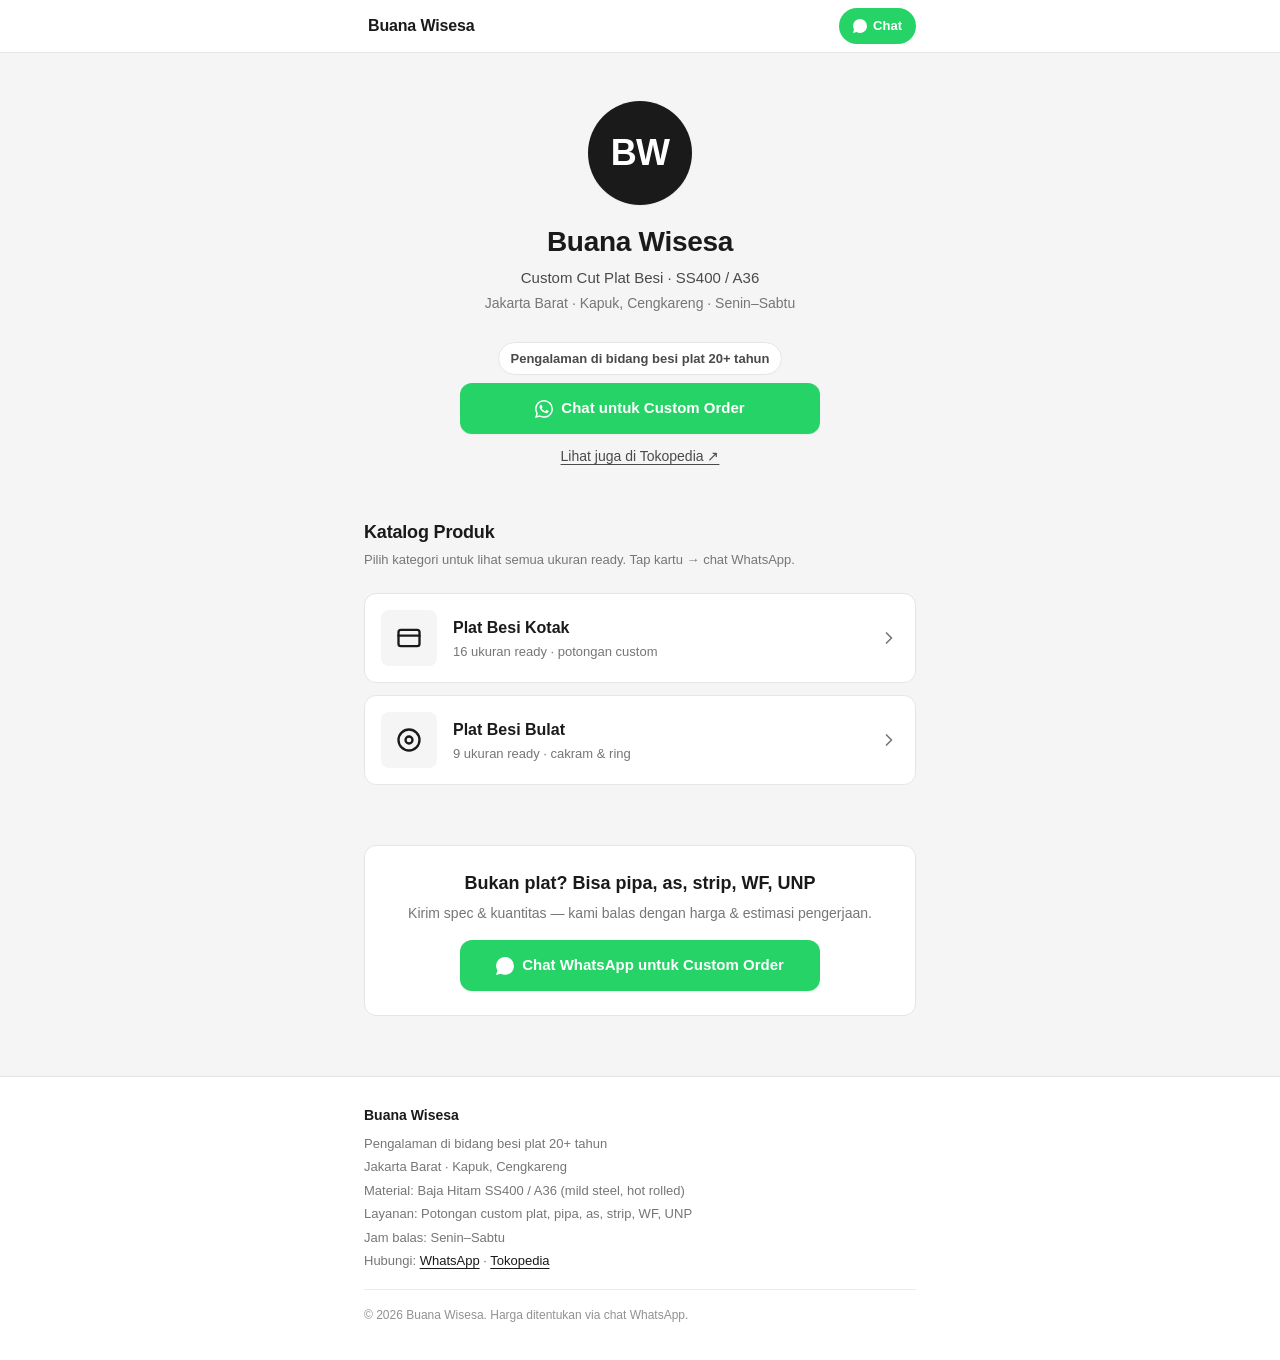
==== index.html @ 2dbde54f "Initial Buana Wisesa catalog site" ====
<!DOCTYPE html>
<html lang="id">
<head>
  <meta charset="UTF-8" />
  <meta name="viewport" content="width=device-width, initial-scale=1.0, viewport-fit=cover" />
  <meta name="theme-color" content="#ffffff" />
  <meta name="description" content="Buana Wisesa · Custom Cut Plat Besi SS400 / A36 · 20+ tahun pengalaman · Jakarta Barat. Potongan plat, pipa, as, strip, WF, UNP custom." />
  <meta property="og:title" content="Buana Wisesa · Custom Cut Plat Besi SS400 / A36" />
  <meta property="og:description" content="20+ tahun pengalaman potongan custom besi plat di Jakarta Barat. Chat WhatsApp untuk harga & ketersediaan." />
  <meta property="og:type" content="website" />
  <title>Buana Wisesa · Custom Cut Plat Besi SS400 / A36</title>
  <link rel="icon" type="image/svg+xml" href="data:image/svg+xml,%3Csvg xmlns='http://www.w3.org/2000/svg' viewBox='0 0 100 100'%3E%3Crect width='100' height='100' rx='18' fill='%231a1a1a'/%3E%3Ctext x='50' y='64' font-family='system-ui,sans-serif' font-size='44' font-weight='800' fill='white' text-anchor='middle'%3EBW%3C/text%3E%3C/svg%3E" />
  <link rel="stylesheet" href="styles.css" />
</head>
<body data-page="index">
  <a class="skip" href="#main">Lewati ke konten</a>

  <header class="top-bar">
    <div class="container">
      <a class="brand" href="index.html">Buana Wisesa</a>
      <a class="top-cta" id="top-cta" href="#" target="_blank" rel="noopener">
        <svg viewBox="0 0 24 24" fill="currentColor" aria-hidden="true"><path d="M.057 24l1.687-6.163a11.867 11.867 0 0 1-1.587-5.946C.16 5.335 5.495 0 12.05 0a11.817 11.817 0 0 1 8.413 3.488 11.824 11.824 0 0 1 3.48 8.414c-.003 6.557-5.338 11.892-11.893 11.892a11.9 11.9 0 0 1-5.688-1.448L.057 24z"/></svg>
        Chat
      </a>
    </div>
  </header>

  <main id="main">
    <div class="container">
      <section class="hero" aria-labelledby="hero-title">
        <div class="avatar" id="avatar" aria-hidden="true">BW</div>
        <h1 id="hero-title">Buana Wisesa</h1>
        <p class="tagline" id="tagline">Custom Cut Plat Besi · SS400 / A36</p>
        <p class="meta" id="hero-meta">Jakarta Barat · Sen–Sab</p>
        <span class="experience" id="experience-badge">Pengalaman di bidang besi plat 20+ tahun</span>
        <div class="cta-wrap">
          <a class="cta" id="hero-cta" href="#" target="_blank" rel="noopener">
            <svg viewBox="0 0 24 24" fill="currentColor" aria-hidden="true"><path d="M.057 24l1.687-6.163a11.867 11.867 0 0 1-1.587-5.946C.16 5.335 5.495 0 12.05 0a11.817 11.817 0 0 1 8.413 3.488 11.824 11.824 0 0 1 3.48 8.414c-.003 6.557-5.338 11.892-11.893 11.892a11.9 11.9 0 0 1-5.688-1.448L.057 24zm6.597-3.807c1.676.995 3.276 1.591 5.392 1.592 5.448 0 9.886-4.434 9.889-9.885.002-5.462-4.415-9.89-9.881-9.892-5.452 0-9.887 4.434-9.889 9.884-.001 2.225.651 3.891 1.746 5.634l-.999 3.648 3.742-.981zm11.387-5.464c-.074-.124-.272-.198-.57-.347-.297-.149-1.758-.868-2.031-.967-.272-.099-.47-.149-.669.149-.198.297-.768.967-.941 1.165-.173.198-.347.223-.644.074-.297-.149-1.255-.462-2.39-1.475-.883-.788-1.48-1.761-1.653-2.059-.173-.297-.018-.458.13-.606.134-.133.297-.347.446-.521.151-.172.2-.296.3-.495.099-.198.05-.372-.025-.521-.075-.149-.669-1.612-.916-2.207-.242-.579-.487-.501-.669-.51l-.57-.01c-.198 0-.52.074-.792.372s-1.04 1.016-1.04 2.479 1.065 2.876 1.213 3.074c.149.198 2.095 3.2 5.076 4.487.709.306 1.263.489 1.694.626.712.226 1.36.194 1.872.118.571-.085 1.758-.719 2.006-1.413.248-.694.248-1.289.173-1.413z"/></svg>
            <span>Chat untuk Custom Order</span>
          </a>
        </div>
        <a class="secondary-link" id="tokopedia-link" href="https://www.tokopedia.com/buanawisesa" target="_blank" rel="noopener">Lihat juga di Tokopedia ↗</a>
      </section>

      <section class="section" aria-labelledby="catalog-title">
        <h2 id="catalog-title">Katalog Produk</h2>
        <p class="section-sub">Pilih kategori untuk lihat semua ukuran ready. Tap kartu → chat WhatsApp.</p>

        <div class="tile-grid">
          <a class="tile" href="kotak.html" aria-label="Plat Besi Kotak">
            <div class="tile-icon">
              <svg viewBox="0 0 24 24" fill="none" stroke="currentColor" stroke-width="2" stroke-linecap="round" stroke-linejoin="round" aria-hidden="true"><rect x="3" y="5" width="18" height="14" rx="2"/><line x1="3" y1="10" x2="21" y2="10"/></svg>
            </div>
            <div class="tile-body">
              <p class="tile-title">Plat Besi Kotak</p>
              <p class="tile-sub">16 ukuran ready · potongan custom</p>
            </div>
            <svg class="tile-arrow" viewBox="0 0 24 24" fill="none" stroke="currentColor" stroke-width="2" stroke-linecap="round" stroke-linejoin="round" aria-hidden="true"><polyline points="9 6 15 12 9 18"/></svg>
          </a>

          <a class="tile" href="bulat.html" aria-label="Plat Besi Bulat">
            <div class="tile-icon">
              <svg viewBox="0 0 24 24" fill="none" stroke="currentColor" stroke-width="2" stroke-linecap="round" stroke-linejoin="round" aria-hidden="true"><circle cx="12" cy="12" r="9"/><circle cx="12" cy="12" r="3"/></svg>
            </div>
            <div class="tile-body">
              <p class="tile-title">Plat Besi Bulat</p>
              <p class="tile-sub">9 ukuran ready · cakram &amp; ring</p>
            </div>
            <svg class="tile-arrow" viewBox="0 0 24 24" fill="none" stroke="currentColor" stroke-width="2" stroke-linecap="round" stroke-linejoin="round" aria-hidden="true"><polyline points="9 6 15 12 9 18"/></svg>
          </a>
        </div>
      </section>

      <section class="section" aria-labelledby="custom-title">
        <div class="custom-card">
          <h3 id="custom-title">Bukan plat? Bisa pipa, as, strip, WF, UNP</h3>
          <p>Kirim spec &amp; kuantitas — kami balas dengan harga &amp; estimasi pengerjaan.</p>
          <a class="cta" id="custom-cta" href="#" target="_blank" rel="noopener">
            <svg viewBox="0 0 24 24" fill="currentColor" aria-hidden="true"><path d="M.057 24l1.687-6.163a11.867 11.867 0 0 1-1.587-5.946C.16 5.335 5.495 0 12.05 0a11.817 11.817 0 0 1 8.413 3.488 11.824 11.824 0 0 1 3.48 8.414c-.003 6.557-5.338 11.892-11.893 11.892a11.9 11.9 0 0 1-5.688-1.448L.057 24z"/></svg>
            <span id="custom-cta-label">Chat WhatsApp untuk Custom Order</span>
          </a>
        </div>
      </section>
    </div>
  </main>

  <footer>
    <div class="container">
      <div class="footer-block">
        <strong>Buana Wisesa</strong>
        <span id="footer-experience">Pengalaman di bidang besi plat 20+ tahun</span>
        <span id="footer-location">Jakarta Barat · Kapuk, Cengkareng</span>
        <span>Material: Baja Hitam SS400 / A36 (mild steel, hot rolled)</span>
        <span>Layanan: Potongan custom plat, pipa, as, strip, WF, UNP</span>
        <span id="footer-hours">Jam balas: Senin–Sabtu</span>
        <span>Hubungi: <a id="footer-wa" href="#" target="_blank" rel="noopener">WhatsApp</a> · <a id="footer-tokped" href="https://www.tokopedia.com/buanawisesa" target="_blank" rel="noopener">Tokopedia</a></span>
      </div>
      <div class="legal">© <span id="footer-year"></span> Buana Wisesa. Harga ditentukan via chat WhatsApp.</div>
    </div>
  </footer>

  <script src="script.js" defer></script>
</body>
</html>
---- styles.css ----
/* Buana Wisesa catalog — shared styles.
   Mobile-first. 2-column product grid. lynk.id-inspired card style. */

*, *::before, *::after { box-sizing: border-box; }
html {
  -webkit-text-size-adjust: 100%;
  scroll-behavior: smooth;
}
body {
  margin: 0;
  font-family: -apple-system, BlinkMacSystemFont, "Segoe UI", "Lato", Roboto, "Helvetica Neue", Arial, sans-serif;
  background: #f5f5f5;
  color: #1a1a1a;
  line-height: 1.5;
  -webkit-font-smoothing: antialiased;
  text-rendering: optimizeLegibility;
}
img { max-width: 100%; height: auto; display: block; }
a { color: inherit; }
button, input, select, textarea { font: inherit; }

/* --- Tokens (CSS variables) --- */
:root {
  --bg: #f5f5f5;
  --surface: #ffffff;
  --border: #e5e5e5;
  --ink: #1a1a1a;
  --ink-soft: #4a4a4a;
  --ink-muted: #767676;
  --brand: #1a1a1a;
  --wa: #25D366;
  --wa-dark: #1da851;
  --wa-text: #128c47;
  --shadow-sm: 0 1px 2px rgba(0, 0, 0, 0.04);
  --shadow-md: 0 4px 16px rgba(0, 0, 0, 0.06);
  --radius-sm: 8px;
  --radius-md: 12px;
  --radius-lg: 16px;
  --container: 600px;
}

/* --- Container --- */
.container { width: 100%; max-width: var(--container); margin: 0 auto; padding: 0 16px; }
@media (min-width: 720px) { .container { padding: 0 24px; } }

/* --- Skip link --- */
.skip {
  position: absolute; top: -50px; left: 0;
  background: var(--ink); color: #fff;
  padding: 10px 14px; text-decoration: none;
  z-index: 100; border-radius: 0 0 8px 0;
}
.skip:focus { top: 0; }

/* --- Sticky top bar --- */
.top-bar {
  position: sticky; top: 0; z-index: 50;
  background: rgba(255, 255, 255, 0.96);
  backdrop-filter: saturate(160%) blur(10px);
  -webkit-backdrop-filter: saturate(160%) blur(10px);
  border-bottom: 1px solid var(--border);
}
.top-bar .container {
  display: flex; align-items: center; justify-content: space-between;
  height: 52px;
  gap: 12px;
}
.top-bar .brand {
  font-weight: 800; font-size: 16px; letter-spacing: -0.01em;
  text-decoration: none; color: var(--ink);
  display: inline-flex; align-items: center; gap: 8px;
  min-height: 44px; padding: 6px 4px;
}
.top-bar .back {
  display: inline-flex; align-items: center; gap: 6px;
  font-size: 14px; text-decoration: none; color: var(--ink-soft);
  min-height: 44px; padding: 6px 4px;
}
.top-bar .back:active { color: var(--ink); }
.top-bar .back svg { width: 18px; height: 18px; }
.top-bar .top-cta {
  display: inline-flex; align-items: center; gap: 6px;
  font-size: 13px; font-weight: 700;
  background: var(--wa); color: #fff;
  padding: 8px 14px; border-radius: 999px;
  text-decoration: none; min-height: 36px;
}
.top-bar .top-cta:active { background: var(--wa-dark); }
.top-bar .top-cta svg { width: 14px; height: 14px; }

/* --- Hero --- */
.hero {
  text-align: center;
  padding: 32px 0 24px;
}
.hero .avatar {
  width: 88px; height: 88px; border-radius: 50%;
  background: #1a1a1a; color: #fff;
  display: inline-flex; align-items: center; justify-content: center;
  font-size: 30px; font-weight: 800; letter-spacing: -0.02em;
  margin: 0 auto 16px;
  overflow: hidden;
  box-shadow: var(--shadow-sm);
}
.hero .avatar img { width: 100%; height: 100%; object-fit: cover; }
.hero h1 {
  margin: 0 0 4px;
  font-size: 22px;
  font-weight: 800;
  letter-spacing: -0.01em;
  color: var(--ink);
}
.hero .tagline {
  margin: 0; font-size: 15px;
  color: var(--ink-soft);
  line-height: 1.45;
}
.hero .meta {
  margin-top: 4px; font-size: 14px;
  color: var(--ink-muted);
}
.hero .experience {
  display: inline-block;
  margin-top: 14px;
  padding: 6px 12px;
  background: #fff;
  border: 1px solid var(--border);
  border-radius: 999px;
  font-size: 13px; font-weight: 600;
  color: var(--ink-soft);
}

/* Subheader for catalog pages (compact) */
.subheader {
  text-align: center;
  padding: 20px 0 8px;
}
.subheader h1 { margin: 0 0 6px; font-size: 22px; font-weight: 800; letter-spacing: -0.01em; }
.subheader p { margin: 0; font-size: 14px; color: var(--ink-muted); }

/* --- Primary WhatsApp CTA (big, lynk.id-style filled button) --- */
.cta {
  display: inline-flex; align-items: center; justify-content: center; gap: 8px;
  padding: 14px 22px;
  background: var(--wa); color: #fff;
  text-decoration: none; font-weight: 700;
  font-size: 15px;
  border-radius: 12px;
  min-height: 48px;
  width: 100%;
  max-width: 360px;
  box-shadow: var(--shadow-sm);
  border: none; cursor: pointer;
  transition: transform 0.08s ease, background 0.15s ease;
}
.cta:active { transform: translateY(1px); background: var(--wa-dark); }
.cta svg { width: 18px; height: 18px; flex: 0 0 18px; }

.cta-wrap { display: flex; justify-content: center; padding: 8px 0 0; }

/* Secondary link below CTA */
.secondary-link {
  display: block; text-align: center;
  margin-top: 12px;
  font-size: 14px; color: var(--ink-soft);
  text-decoration: underline; text-underline-offset: 3px;
}

/* --- Category tile (landing page) --- */
.tile-grid {
  display: grid;
  grid-template-columns: 1fr;
  gap: 12px;
  padding: 8px 0 24px;
}
.tile {
  display: flex; align-items: center; gap: 16px;
  background: var(--surface);
  border: 1px solid var(--border);
  border-radius: var(--radius-md);
  padding: 16px;
  text-decoration: none;
  color: inherit;
  min-height: 88px;
  transition: transform 0.08s ease, border-color 0.15s ease, box-shadow 0.15s ease;
}
.tile:hover { border-color: #d0d0d0; box-shadow: var(--shadow-md); }
.tile:active { transform: translateY(1px); }
.tile-icon {
  width: 56px; height: 56px; flex: 0 0 56px;
  display: inline-flex; align-items: center; justify-content: center;
  background: #f5f5f5; border-radius: var(--radius-sm);
  color: var(--ink);
}
.tile-icon svg { width: 28px; height: 28px; }
.tile-body { flex: 1; min-width: 0; }
.tile-title {
  font-weight: 700; font-size: 16px; color: var(--ink);
  margin: 0 0 2px;
}
.tile-sub {
  font-size: 13px; color: var(--ink-muted); margin: 0;
  display: -webkit-box; -webkit-line-clamp: 2; -webkit-box-orient: vertical;
  overflow: hidden;
}
.tile-arrow {
  flex: 0 0 20px;
  color: var(--ink-muted);
}

/* --- Section --- */
.section {
  padding: 20px 0 28px;
}
.section + .section { padding-top: 8px; }
.section h2 {
  font-size: 18px; font-weight: 800;
  margin: 0 0 4px;
  letter-spacing: -0.01em;
}
.section .section-sub {
  font-size: 13px; color: var(--ink-muted);
  margin: 0 0 16px;
}

/* --- Product grid (2-column mobile, more on larger screens) --- */
.product-grid {
  display: grid;
  grid-template-columns: repeat(2, 1fr);
  gap: 12px;
}
@media (min-width: 720px) { .product-grid { grid-template-columns: repeat(3, 1fr); gap: 16px; } }
@media (min-width: 1000px) { .product-grid { grid-template-columns: repeat(4, 1fr); } }

/* --- Product card (lynk.id-inspired) --- */
.product-card {
  display: flex; flex-direction: column;
  background: var(--surface);
  border: 1px solid var(--border);
  border-radius: var(--radius-md);
  overflow: hidden;
  text-decoration: none;
  color: inherit;
  transition: transform 0.08s ease, border-color 0.15s ease, box-shadow 0.15s ease;
  -webkit-tap-highlight-color: transparent;
}
.product-card:hover { border-color: #d0d0d0; box-shadow: var(--shadow-md); }
.product-card:active { transform: translateY(1px); }
.product-img-wrap {
  aspect-ratio: 1 / 1;
  background: #f0f0f0;
  position: relative;
  overflow: hidden;
}
.product-img {
  width: 100%; height: 100%; object-fit: cover; display: block;
}
.product-img-placeholder {
  display: none;
  position: absolute; inset: 0;
  align-items: center; justify-content: center;
  color: var(--ink-muted); font-size: 12px;
  font-weight: 600;
  text-align: center; padding: 12px;
  background: repeating-linear-gradient(45deg, #f5f5f5, #f5f5f5 10px, #eeeeee 10px, #eeeeee 20px);
}
.product-card[data-no-image] .product-img { display: none; }
.product-card[data-no-image] .product-img-placeholder { display: flex; }
.product-body {
  padding: 10px 12px 14px;
  display: flex; flex-direction: column; flex-grow: 1;
}
.product-name {
  font-size: 13px;
  line-height: 1.35;
  font-weight: 500;
  color: var(--ink);
  margin: 0 0 6px;
  display: -webkit-box;
  -webkit-line-clamp: 3;
  -webkit-box-orient: vertical;
  overflow: hidden;
  min-height: 2.7em;
}
.product-cta {
  margin-top: auto;
  display: inline-flex; align-items: center; gap: 5px;
  font-size: 13px; font-weight: 700;
  color: var(--wa-text);
}
.product-cta svg { width: 13px; height: 13px; flex: 0 0 13px; }

/* --- Custom card --- */
.custom-card {
  background: var(--surface);
  border: 1px solid var(--border);
  border-radius: var(--radius-md);
  padding: 24px 20px;
  text-align: center;
}
.custom-card h3 { margin: 0 0 6px; font-size: 18px; font-weight: 800; }
.custom-card p { margin: 0 0 16px; color: var(--ink-muted); font-size: 14px; }
.custom-card .cta { margin: 0 auto; }

/* --- Footer --- */
footer {
  background: var(--surface);
  border-top: 1px solid var(--border);
  padding: 28px 0 36px;
  margin-top: 32px;
  font-size: 13px;
  color: var(--ink-muted);
}
footer strong { color: var(--ink); display: block; margin-bottom: 4px; font-size: 14px; }
footer .footer-block { display: grid; gap: 4px; }
footer a { color: var(--ink); text-decoration: underline; text-underline-offset: 3px; }
footer .legal {
  margin-top: 18px; padding-top: 16px;
  border-top: 1px solid var(--border);
  font-size: 12px; opacity: 0.8;
}

/* --- Loading / error states --- */
.loading, .error {
  padding: 32px 16px; text-align: center; color: var(--ink-muted);
  font-size: 14px;
}
.error { color: #c0392b; }

/* --- Reduced motion --- */
@media (prefers-reduced-motion: reduce) {
  html { scroll-behavior: auto; }
  *, *::before, *::after { transition: none !important; animation: none !important; }
}

/* --- Larger screens: keep mobile-feel column-width center --- */
@media (min-width: 720px) {
  .hero { padding: 48px 0 32px; }
  .hero h1 { font-size: 28px; }
  .hero .avatar { width: 104px; height: 104px; font-size: 36px; }
  .subheader { padding: 28px 0 8px; }
  .subheader h1 { font-size: 26px; }
}
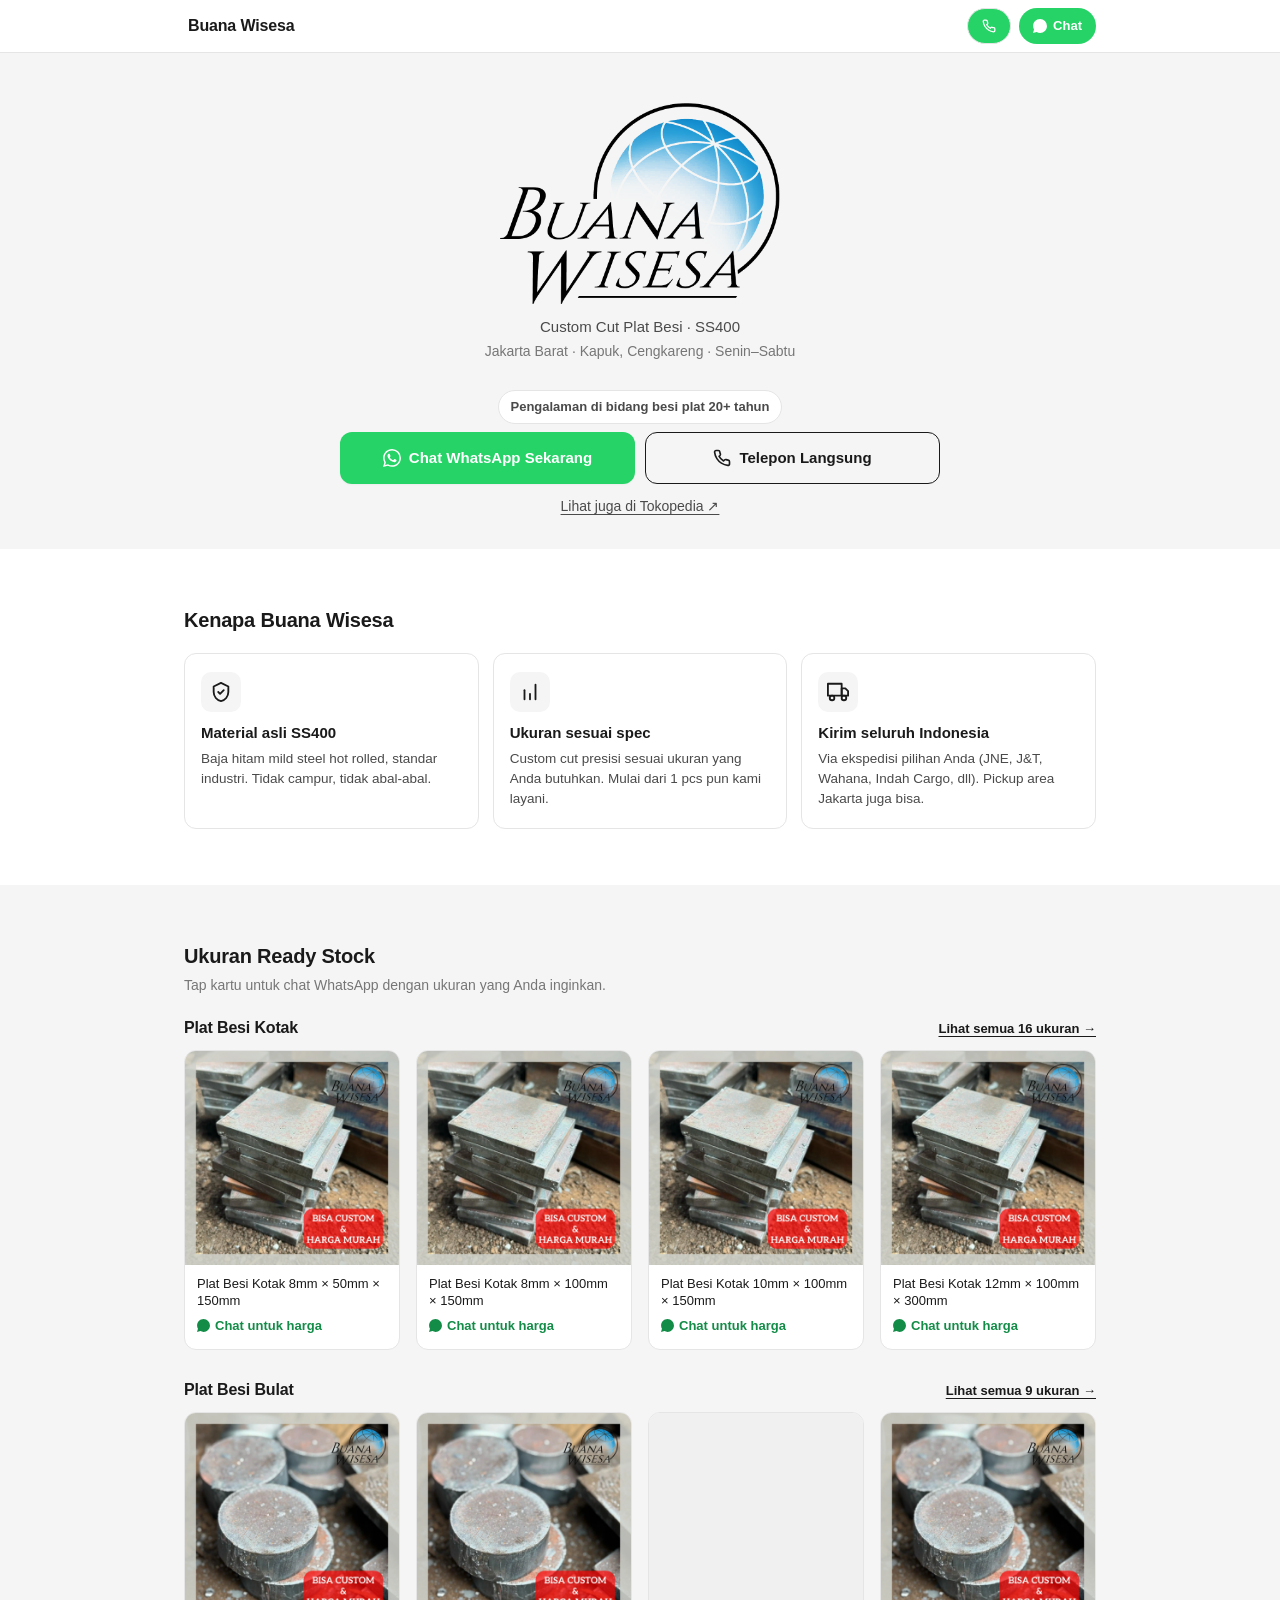
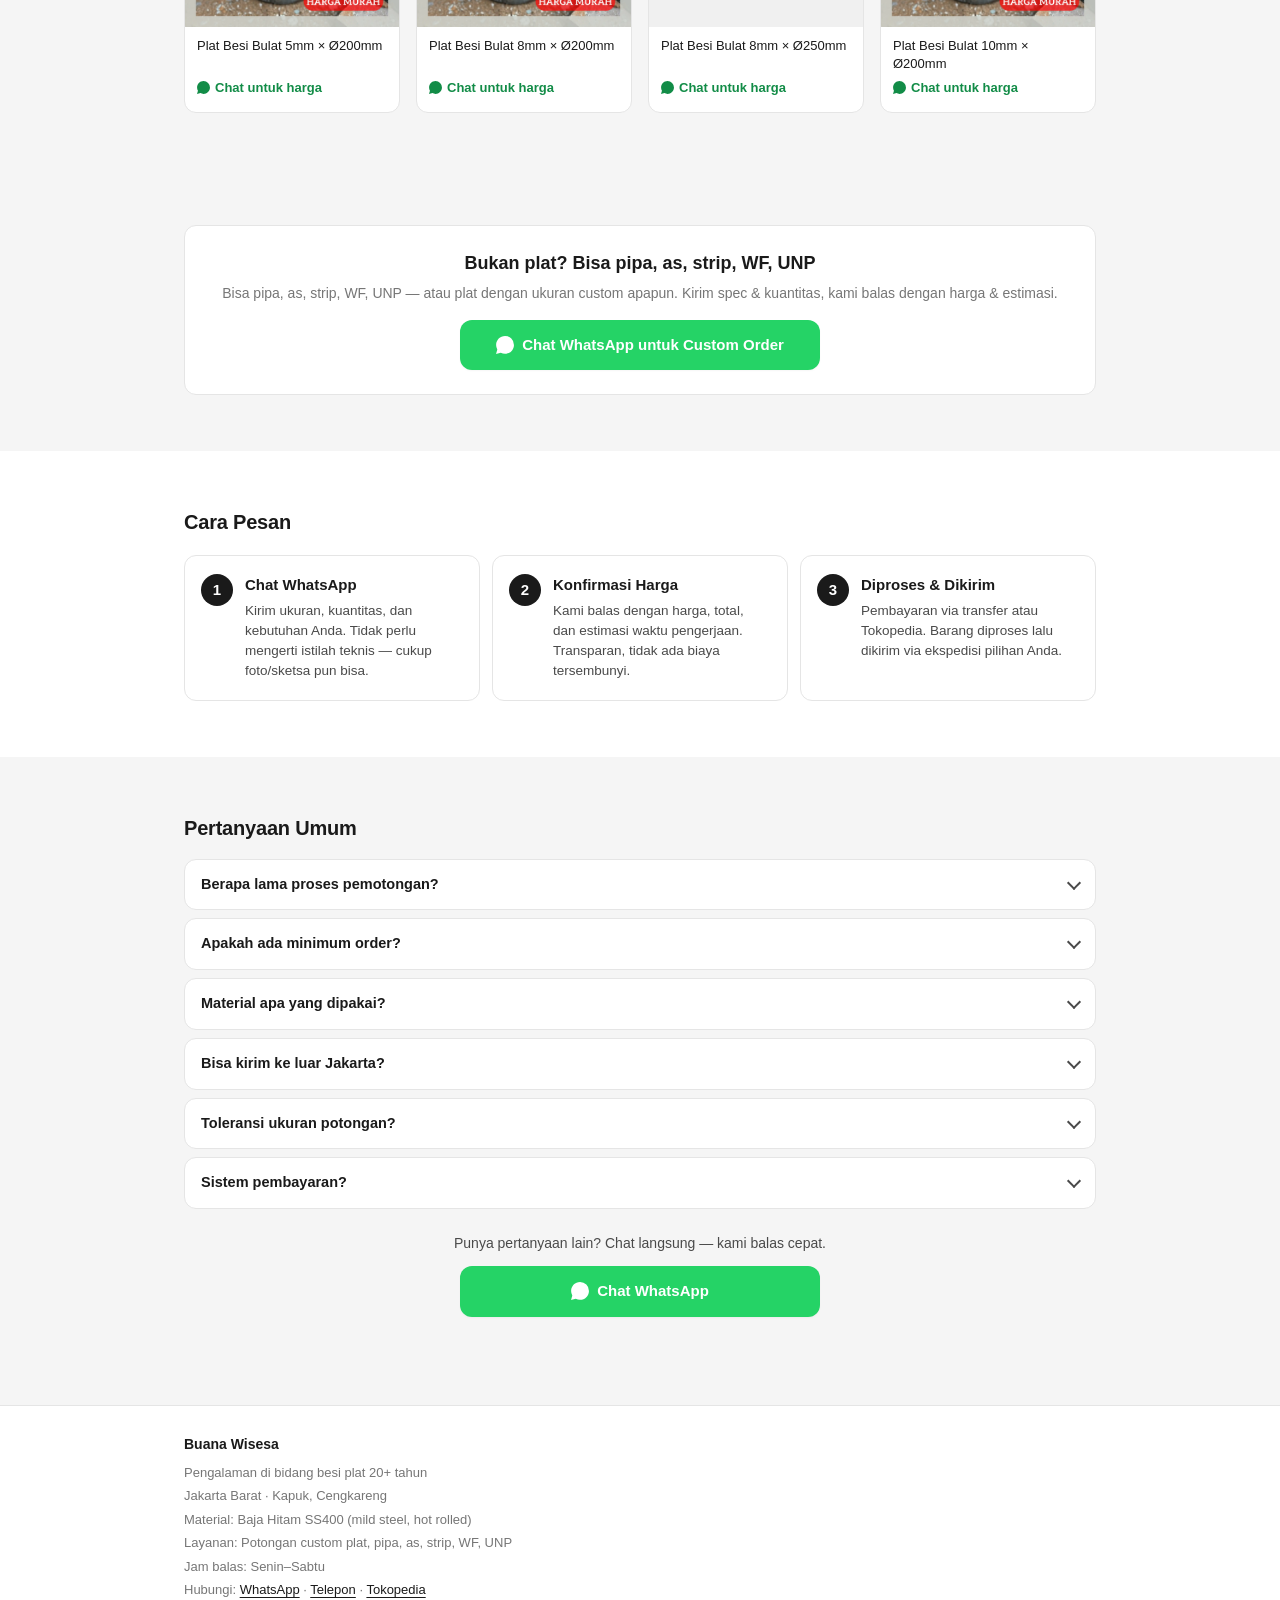
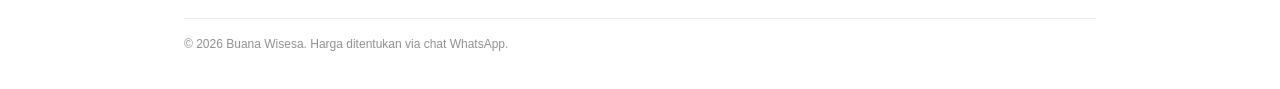
==== commit 376783af: "fix" ====
--- a/index.html
+++ b/index.html
@@ -4,84 +4,196 @@
   <meta charset="UTF-8" />
   <meta name="viewport" content="width=device-width, initial-scale=1.0, viewport-fit=cover" />
   <meta name="theme-color" content="#ffffff" />
-  <meta name="description" content="Buana Wisesa · Custom Cut Plat Besi SS400 / A36 · 20+ tahun pengalaman · Jakarta Barat. Potongan plat, pipa, as, strip, WF, UNP custom." />
-  <meta property="og:title" content="Buana Wisesa · Custom Cut Plat Besi SS400 / A36" />
-  <meta property="og:description" content="20+ tahun pengalaman potongan custom besi plat di Jakarta Barat. Chat WhatsApp untuk harga & ketersediaan." />
+  <meta name="description" content="Potong plat besi custom SS400 · Bisa pipa, as, strip, WF, UNP · Pengalaman 20+ tahun · Jakarta Barat. Chat WhatsApp / Telepon untuk harga." />
+  <meta property="og:title" content="Buana Wisesa · Potong Plat Besi Custom SS400" />
+  <meta property="og:description" content="Spesialis potongan plat, pipa, as, strip, WF, UNP. Pengalaman 20+ tahun di Jakarta Barat. Chat WhatsApp untuk harga & estimasi." />
   <meta property="og:type" content="website" />
-  <title>Buana Wisesa · Custom Cut Plat Besi SS400 / A36</title>
+  <title>Buana Wisesa · Potong Plat Besi Custom SS400 — Jakarta Barat</title>
   <link rel="icon" type="image/svg+xml" href="data:image/svg+xml,%3Csvg xmlns='http://www.w3.org/2000/svg' viewBox='0 0 100 100'%3E%3Crect width='100' height='100' rx='18' fill='%231a1a1a'/%3E%3Ctext x='50' y='64' font-family='system-ui,sans-serif' font-size='44' font-weight='800' fill='white' text-anchor='middle'%3EBW%3C/text%3E%3C/svg%3E" />
   <link rel="stylesheet" href="styles.css" />
 </head>
-<body data-page="index">
+<body data-page="landing">
   <a class="skip" href="#main">Lewati ke konten</a>
 
   <header class="top-bar">
     <div class="container">
       <a class="brand" href="index.html">Buana Wisesa</a>
-      <a class="top-cta" id="top-cta" href="#" target="_blank" rel="noopener">
-        <svg viewBox="0 0 24 24" fill="currentColor" aria-hidden="true"><path d="M.057 24l1.687-6.163a11.867 11.867 0 0 1-1.587-5.946C.16 5.335 5.495 0 12.05 0a11.817 11.817 0 0 1 8.413 3.488 11.824 11.824 0 0 1 3.48 8.414c-.003 6.557-5.338 11.892-11.893 11.892a11.9 11.9 0 0 1-5.688-1.448L.057 24z"/></svg>
-        Chat
-      </a>
+      <div class="top-bar-ctas">
+        <a class="top-cta top-cta--light-ghost" id="top-call" href="#" aria-label="Telepon">
+          <svg viewBox="0 0 24 24" fill="none" stroke="currentColor" stroke-width="2.2" stroke-linecap="round" stroke-linejoin="round" aria-hidden="true"><path d="M22 16.92v3a2 2 0 0 1-2.18 2 19.79 19.79 0 0 1-8.63-3.07 19.5 19.5 0 0 1-6-6 19.79 19.79 0 0 1-3.07-8.67A2 2 0 0 1 4.11 2h3a2 2 0 0 1 2 1.72 12.84 12.84 0 0 0 .7 2.81 2 2 0 0 1-.45 2.11L8.09 9.91a16 16 0 0 0 6 6l1.27-1.27a2 2 0 0 1 2.11-.45 12.84 12.84 0 0 0 2.81.7A2 2 0 0 1 22 16.92z"/></svg>
+        </a>
+        <a class="top-cta" id="top-cta" href="#" target="_blank" rel="noopener">
+          <svg viewBox="0 0 24 24" fill="currentColor" aria-hidden="true"><path d="M.057 24l1.687-6.163a11.867 11.867 0 0 1-1.587-5.946C.16 5.335 5.495 0 12.05 0a11.817 11.817 0 0 1 8.413 3.488 11.824 11.824 0 0 1 3.48 8.414c-.003 6.557-5.338 11.892-11.893 11.892a11.9 11.9 0 0 1-5.688-1.448L.057 24z"/></svg>
+          Chat
+        </a>
+      </div>
     </div>
   </header>
 
   <main id="main">
     <div class="container">
-      <section class="hero" aria-labelledby="hero-title">
-        <div class="avatar" id="avatar" aria-hidden="true">BW</div>
+      <!-- HERO: clean white / centered (lynk.id-inspired).
+           data-has-logo is set in markup so the wide brand logo
+           renders immediately on first paint — no JS-driven swap,
+           no layout shift. -->
+      <section class="hero" data-has-logo aria-labelledby="hero-title">
+        <div class="avatar">
+          <img src="images/logo.png" alt="Buana Wisesa logo" />
+        </div>
         <h1 id="hero-title">Buana Wisesa</h1>
-        <p class="tagline" id="tagline">Custom Cut Plat Besi · SS400 / A36</p>
+        <p class="tagline" id="tagline">Custom Cut Plat Besi · SS400</p>
         <p class="meta" id="hero-meta">Jakarta Barat · Sen–Sab</p>
         <span class="experience" id="experience-badge">Pengalaman di bidang besi plat 20+ tahun</span>
-        <div class="cta-wrap">
+        <div class="cta-stack">
           <a class="cta" id="hero-cta" href="#" target="_blank" rel="noopener">
             <svg viewBox="0 0 24 24" fill="currentColor" aria-hidden="true"><path d="M.057 24l1.687-6.163a11.867 11.867 0 0 1-1.587-5.946C.16 5.335 5.495 0 12.05 0a11.817 11.817 0 0 1 8.413 3.488 11.824 11.824 0 0 1 3.48 8.414c-.003 6.557-5.338 11.892-11.893 11.892a11.9 11.9 0 0 1-5.688-1.448L.057 24zm6.597-3.807c1.676.995 3.276 1.591 5.392 1.592 5.448 0 9.886-4.434 9.889-9.885.002-5.462-4.415-9.89-9.881-9.892-5.452 0-9.887 4.434-9.889 9.884-.001 2.225.651 3.891 1.746 5.634l-.999 3.648 3.742-.981zm11.387-5.464c-.074-.124-.272-.198-.57-.347-.297-.149-1.758-.868-2.031-.967-.272-.099-.47-.149-.669.149-.198.297-.768.967-.941 1.165-.173.198-.347.223-.644.074-.297-.149-1.255-.462-2.39-1.475-.883-.788-1.48-1.761-1.653-2.059-.173-.297-.018-.458.13-.606.134-.133.297-.347.446-.521.151-.172.2-.296.3-.495.099-.198.05-.372-.025-.521-.075-.149-.669-1.612-.916-2.207-.242-.579-.487-.501-.669-.51l-.57-.01c-.198 0-.52.074-.792.372s-1.04 1.016-1.04 2.479 1.065 2.876 1.213 3.074c.149.198 2.095 3.2 5.076 4.487.709.306 1.263.489 1.694.626.712.226 1.36.194 1.872.118.571-.085 1.758-.719 2.006-1.413.248-.694.248-1.289.173-1.413z"/></svg>
-            <span>Chat untuk Custom Order</span>
+            <span>Chat WhatsApp Sekarang</span>
+          </a>
+          <a class="cta cta--outline" id="hero-call" href="#">
+            <svg viewBox="0 0 24 24" fill="none" stroke="currentColor" stroke-width="2.2" stroke-linecap="round" stroke-linejoin="round" aria-hidden="true"><path d="M22 16.92v3a2 2 0 0 1-2.18 2 19.79 19.79 0 0 1-8.63-3.07 19.5 19.5 0 0 1-6-6 19.79 19.79 0 0 1-3.07-8.67A2 2 0 0 1 4.11 2h3a2 2 0 0 1 2 1.72 12.84 12.84 0 0 0 .7 2.81 2 2 0 0 1-.45 2.11L8.09 9.91a16 16 0 0 0 6 6l1.27-1.27a2 2 0 0 1 2.11-.45 12.84 12.84 0 0 0 2.81.7A2 2 0 0 1 22 16.92z"/></svg>
+            <span>Telepon Langsung</span>
           </a>
         </div>
         <a class="secondary-link" id="tokopedia-link" href="https://www.tokopedia.com/buanawisesa" target="_blank" rel="noopener">Lihat juga di Tokopedia ↗</a>
       </section>
-
-      <section class="section" aria-labelledby="catalog-title">
-        <h2 id="catalog-title">Katalog Produk</h2>
-        <p class="section-sub">Pilih kategori untuk lihat semua ukuran ready. Tap kartu → chat WhatsApp.</p>
-
-        <div class="tile-grid">
-          <a class="tile" href="kotak.html" aria-label="Plat Besi Kotak">
-            <div class="tile-icon">
-              <svg viewBox="0 0 24 24" fill="none" stroke="currentColor" stroke-width="2" stroke-linecap="round" stroke-linejoin="round" aria-hidden="true"><rect x="3" y="5" width="18" height="14" rx="2"/><line x1="3" y1="10" x2="21" y2="10"/></svg>
+    </div>
+
+    <!-- WHY US: 3-up -->
+    <section class="band band--light" aria-labelledby="why-title">
+      <div class="container">
+        <h2 id="why-title" class="band-title">Kenapa Buana Wisesa</h2>
+        <div class="why-grid">
+          <div class="why-item">
+            <div class="why-icon" aria-hidden="true">
+              <svg viewBox="0 0 24 24" fill="none" stroke="currentColor" stroke-width="2" stroke-linecap="round" stroke-linejoin="round"><path d="M12 2 4 6v6c0 5 3.5 9 8 10 4.5-1 8-5 8-10V6l-8-4z"/><path d="m9 12 2 2 4-4"/></svg>
             </div>
-            <div class="tile-body">
-              <p class="tile-title">Plat Besi Kotak</p>
-              <p class="tile-sub">16 ukuran ready · potongan custom</p>
+            <h3>Material asli SS400</h3>
+            <p>Baja hitam mild steel hot rolled, standar industri. Tidak campur, tidak abal-abal.</p>
+          </div>
+          <div class="why-item">
+            <div class="why-icon" aria-hidden="true">
+              <svg viewBox="0 0 24 24" fill="none" stroke="currentColor" stroke-width="2" stroke-linecap="round" stroke-linejoin="round"><path d="M12 20v-6"/><path d="M6 20V10"/><path d="M18 20V4"/></svg>
             </div>
-            <svg class="tile-arrow" viewBox="0 0 24 24" fill="none" stroke="currentColor" stroke-width="2" stroke-linecap="round" stroke-linejoin="round" aria-hidden="true"><polyline points="9 6 15 12 9 18"/></svg>
-          </a>
-
-          <a class="tile" href="bulat.html" aria-label="Plat Besi Bulat">
-            <div class="tile-icon">
-              <svg viewBox="0 0 24 24" fill="none" stroke="currentColor" stroke-width="2" stroke-linecap="round" stroke-linejoin="round" aria-hidden="true"><circle cx="12" cy="12" r="9"/><circle cx="12" cy="12" r="3"/></svg>
+            <h3>Ukuran sesuai spec</h3>
+            <p>Custom cut presisi sesuai ukuran yang Anda butuhkan. Mulai dari 1 pcs pun kami layani.</p>
+          </div>
+          <div class="why-item">
+            <div class="why-icon" aria-hidden="true">
+              <svg viewBox="0 0 24 24" fill="none" stroke="currentColor" stroke-width="2" stroke-linecap="round" stroke-linejoin="round"><rect x="1" y="3" width="15" height="13"/><polygon points="16 8 20 8 23 11 23 16 16 16 16 8"/><circle cx="5.5" cy="18.5" r="2.5"/><circle cx="18.5" cy="18.5" r="2.5"/></svg>
             </div>
-            <div class="tile-body">
-              <p class="tile-title">Plat Besi Bulat</p>
-              <p class="tile-sub">9 ukuran ready · cakram &amp; ring</p>
-            </div>
-            <svg class="tile-arrow" viewBox="0 0 24 24" fill="none" stroke="currentColor" stroke-width="2" stroke-linecap="round" stroke-linejoin="round" aria-hidden="true"><polyline points="9 6 15 12 9 18"/></svg>
-          </a>
-        </div>
-      </section>
-
-      <section class="section" aria-labelledby="custom-title">
+            <h3>Kirim seluruh Indonesia</h3>
+            <p>Via ekspedisi pilihan Anda (JNE, J&amp;T, Wahana, Indah Cargo, dll). Pickup area Jakarta juga bisa.</p>
+          </div>
+        </div>
+      </div>
+    </section>
+
+    <!-- PRODUCTS: featured grid -->
+    <section class="band" aria-labelledby="products-title">
+      <div class="container">
+        <h2 id="products-title" class="band-title">Ukuran Ready Stock</h2>
+        <p class="band-sub">Tap kartu untuk chat WhatsApp dengan ukuran yang Anda inginkan.</p>
+
+        <div class="cat-block">
+          <div class="cat-block__head">
+            <h3>Plat Besi Kotak</h3>
+            <a class="cat-block__more" href="kotak.html">Lihat semua 16 ukuran →</a>
+          </div>
+          <div class="product-grid" data-category="kotak" data-featured-only="true">
+            <div class="loading">Memuat produk…</div>
+          </div>
+        </div>
+
+        <div class="cat-block">
+          <div class="cat-block__head">
+            <h3>Plat Besi Bulat</h3>
+            <a class="cat-block__more" href="bulat.html">Lihat semua 9 ukuran →</a>
+          </div>
+          <div class="product-grid" data-category="bulat" data-featured-only="true">
+            <div class="loading">Memuat produk…</div>
+          </div>
+        </div>
+      </div>
+    </section>
+
+    <!-- CUSTOM ORDER -->
+    <section class="band" aria-labelledby="custom-title">
+      <div class="container">
         <div class="custom-card">
-          <h3 id="custom-title">Bukan plat? Bisa pipa, as, strip, WF, UNP</h3>
-          <p>Kirim spec &amp; kuantitas — kami balas dengan harga &amp; estimasi pengerjaan.</p>
+          <h3 id="custom-title">Tidak ketemu ukurannya?</h3>
+          <p>Bisa pipa, as, strip, WF, UNP — atau plat dengan ukuran custom apapun. Kirim spec &amp; kuantitas, kami balas dengan harga &amp; estimasi.</p>
           <a class="cta" id="custom-cta" href="#" target="_blank" rel="noopener">
             <svg viewBox="0 0 24 24" fill="currentColor" aria-hidden="true"><path d="M.057 24l1.687-6.163a11.867 11.867 0 0 1-1.587-5.946C.16 5.335 5.495 0 12.05 0a11.817 11.817 0 0 1 8.413 3.488 11.824 11.824 0 0 1 3.48 8.414c-.003 6.557-5.338 11.892-11.893 11.892a11.9 11.9 0 0 1-5.688-1.448L.057 24z"/></svg>
             <span id="custom-cta-label">Chat WhatsApp untuk Custom Order</span>
           </a>
         </div>
-      </section>
-    </div>
+      </div>
+    </section>
+
+    <!-- HOW IT WORKS -->
+    <section class="band band--light" aria-labelledby="how-title">
+      <div class="container">
+        <h2 id="how-title" class="band-title">Cara Pesan</h2>
+        <ol class="steps">
+          <li>
+            <span class="step-num">1</span>
+            <h3>Chat WhatsApp</h3>
+            <p>Kirim ukuran, kuantitas, dan kebutuhan Anda. Tidak perlu mengerti istilah teknis — cukup foto/sketsa pun bisa.</p>
+          </li>
+          <li>
+            <span class="step-num">2</span>
+            <h3>Konfirmasi Harga</h3>
+            <p>Kami balas dengan harga, total, dan estimasi waktu pengerjaan. Transparan, tidak ada biaya tersembunyi.</p>
+          </li>
+          <li>
+            <span class="step-num">3</span>
+            <h3>Diproses &amp; Dikirim</h3>
+            <p>Pembayaran via transfer atau Tokopedia. Barang diproses lalu dikirim via ekspedisi pilihan Anda.</p>
+          </li>
+        </ol>
+      </div>
+    </section>
+
+    <!-- FAQ -->
+    <section class="band" aria-labelledby="faq-title">
+      <div class="container">
+        <h2 id="faq-title" class="band-title">Pertanyaan Umum</h2>
+        <div class="faq">
+          <details class="faq-item">
+            <summary>Berapa lama proses pemotongan?</summary>
+            <p>Estimasi pengerjaan akan dikonfirmasi via WhatsApp setelah Anda kirim ukuran &amp; kuantitas. Untuk ukuran ready stock biasanya lebih cepat dibanding pesanan custom.</p>
+          </details>
+          <details class="faq-item">
+            <summary>Apakah ada minimum order?</summary>
+            <p>Tidak ada minimum. 1 pcs pun kami layani.</p>
+          </details>
+          <details class="faq-item">
+            <summary>Material apa yang dipakai?</summary>
+            <p>Baja hitam SS400 (mild steel, hot rolled) — standar industri umum untuk konstruksi, fabrikasi, dan permesinan ringan.</p>
+          </details>
+          <details class="faq-item">
+            <summary>Bisa kirim ke luar Jakarta?</summary>
+            <p>Bisa. Kami kirim via ekspedisi (JNE, J&amp;T, Wahana, Indah Cargo, atau pilihan Anda). Biaya kirim ditanggung pembeli sesuai tarif ekspedisi.</p>
+          </details>
+          <details class="faq-item">
+            <summary>Toleransi ukuran potongan?</summary>
+            <p>Umumnya ±1–2 mm. Detail spesifik bisa dikonfirmasi via chat sebelum dipotong.</p>
+          </details>
+          <details class="faq-item">
+            <summary>Sistem pembayaran?</summary>
+            <p>Transfer bank setelah konfirmasi harga. Atau lewat <a href="https://www.tokopedia.com/buanawisesa" target="_blank" rel="noopener">Tokopedia</a> untuk SKU ready stock.</p>
+          </details>
+        </div>
+
+        <div class="final-cta">
+          <p>Punya pertanyaan lain? Chat langsung — kami balas cepat.</p>
+          <a class="cta" id="final-cta" href="#" target="_blank" rel="noopener">
+            <svg viewBox="0 0 24 24" fill="currentColor" aria-hidden="true"><path d="M.057 24l1.687-6.163a11.867 11.867 0 0 1-1.587-5.946C.16 5.335 5.495 0 12.05 0a11.817 11.817 0 0 1 8.413 3.488 11.824 11.824 0 0 1 3.48 8.414c-.003 6.557-5.338 11.892-11.893 11.892a11.9 11.9 0 0 1-5.688-1.448L.057 24z"/></svg>
+            <span>Chat WhatsApp</span>
+          </a>
+        </div>
+      </div>
+    </section>
   </main>
 
   <footer>
@@ -90,15 +202,214 @@
         <strong>Buana Wisesa</strong>
         <span id="footer-experience">Pengalaman di bidang besi plat 20+ tahun</span>
         <span id="footer-location">Jakarta Barat · Kapuk, Cengkareng</span>
-        <span>Material: Baja Hitam SS400 / A36 (mild steel, hot rolled)</span>
+        <span>Material: Baja Hitam SS400 (mild steel, hot rolled)</span>
         <span>Layanan: Potongan custom plat, pipa, as, strip, WF, UNP</span>
         <span id="footer-hours">Jam balas: Senin–Sabtu</span>
-        <span>Hubungi: <a id="footer-wa" href="#" target="_blank" rel="noopener">WhatsApp</a> · <a id="footer-tokped" href="https://www.tokopedia.com/buanawisesa" target="_blank" rel="noopener">Tokopedia</a></span>
+        <span>Hubungi: <a id="footer-wa" href="#" target="_blank" rel="noopener">WhatsApp</a> · <a id="footer-call" href="#">Telepon</a> · <a id="footer-tokped" href="https://www.tokopedia.com/buanawisesa" target="_blank" rel="noopener">Tokopedia</a></span>
       </div>
       <div class="legal">© <span id="footer-year"></span> Buana Wisesa. Harga ditentukan via chat WhatsApp.</div>
     </div>
   </footer>
 
+  <!-- Sticky bottom CTA (mobile) -->
+  <div class="sticky-cta" id="sticky-cta">
+    <a class="sticky-cta__call" id="sticky-call" href="#" aria-label="Telepon">
+      <svg viewBox="0 0 24 24" fill="none" stroke="currentColor" stroke-width="2.2" stroke-linecap="round" stroke-linejoin="round" aria-hidden="true"><path d="M22 16.92v3a2 2 0 0 1-2.18 2 19.79 19.79 0 0 1-8.63-3.07 19.5 19.5 0 0 1-6-6 19.79 19.79 0 0 1-3.07-8.67A2 2 0 0 1 4.11 2h3a2 2 0 0 1 2 1.72 12.84 12.84 0 0 0 .7 2.81 2 2 0 0 1-.45 2.11L8.09 9.91a16 16 0 0 0 6 6l1.27-1.27a2 2 0 0 1 2.11-.45 12.84 12.84 0 0 0 2.81.7A2 2 0 0 1 22 16.92z"/></svg>
+      <span>Telepon</span>
+    </a>
+    <a class="sticky-cta__wa" id="sticky-wa" href="#" target="_blank" rel="noopener">
+      <svg viewBox="0 0 24 24" fill="currentColor" aria-hidden="true"><path d="M.057 24l1.687-6.163a11.867 11.867 0 0 1-1.587-5.946C.16 5.335 5.495 0 12.05 0a11.817 11.817 0 0 1 8.413 3.488 11.824 11.824 0 0 1 3.48 8.414c-.003 6.557-5.338 11.892-11.893 11.892a11.9 11.9 0 0 1-5.688-1.448L.057 24z"/></svg>
+      <span>Chat WhatsApp</span>
+    </a>
+  </div>
+
+  <!-- BUILD:DATA -->
+  <script>window.__PRODUCTS__ = {
+  "shop": {
+    "name": "Buana Wisesa",
+    "tagline": "Custom Cut Plat Besi · SS400",
+    "experience": "Pengalaman di bidang besi plat 20+ tahun",
+    "location": "Jakarta Barat · Kapuk, Cengkareng",
+    "responseHours": "Senin–Sabtu",
+    "whatsapp": "6281388313811",
+    "phone": "+6281388313811",
+    "tokopediaUrl": "https://www.tokopedia.com/buanawisesa",
+    "logoUrl": "images/logo.png"
+  },
+  "categories": [
+    {
+      "id": "kotak",
+      "title": "Plat Besi Kotak",
+      "subtitle": "Potongan custom plat besi kotak SS400",
+      "products": [
+        {
+          "name": "Plat Besi Kotak 8mm × 50mm × 150mm",
+          "skuMessage": "PLAT BESI KOTAK 8MM x 50MM x 150MM - SS400",
+          "image": "images/kotak-8x50x150.jpg",
+          "tokopediaUrl": "https://www.tokopedia.com/buanawisesa/plat-besi-kotak-8mm-x-50mm-x-150mm-potongan-besi-baja-hitam-ss400-a36-custom-1730814520853169459"
+        },
+        {
+          "name": "Plat Besi Kotak 8mm × 100mm × 150mm",
+          "skuMessage": "PLAT BESI KOTAK 8MM x 100MM x 150MM - SS400",
+          "image": "images/kotak-8x100x150.jpg",
+          "tokopediaUrl": "https://www.tokopedia.com/buanawisesa/plat-besi-kotak-8mm-x-100mm-x-150mm-potongan-besi-baja-hitam-ss400-a36-custom-1730814363004470579"
+        },
+        {
+          "name": "Plat Besi Kotak 10mm × 100mm × 150mm",
+          "skuMessage": "PLAT BESI KOTAK 10MM x 100MM x 150MM - SS400",
+          "image": "images/kotak-10x100x150.jpg",
+          "tokopediaUrl": "https://www.tokopedia.com/buanawisesa/plat-besi-kotak-10mm-x-100mm-x-150mm-potongan-besi-baja-hitam-ss400-a36-custom-1730899790390592819"
+        },
+        {
+          "name": "Plat Besi Kotak 12mm × 100mm × 300mm",
+          "skuMessage": "PLAT BESI KOTAK 12MM x 100MM x 300MM - SS400",
+          "image": "images/kotak-12x100x300.jpg",
+          "tokopediaUrl": "https://www.tokopedia.com/buanawisesa/plat-besi-kotak-12mm-x-100mm-x-300mm-potongan-besi-baja-hitam-ss400-a36-custom-1730750148082566451"
+        },
+        {
+          "name": "Plat Besi Kotak 4mm × 200mm × 200mm",
+          "skuMessage": "PLAT BESI KOTAK 4MM x 200MM x 200MM - SS400",
+          "image": "images/kotak-4x200x200.jpg",
+          "tokopediaUrl": "https://www.tokopedia.com/buanawisesa/plat-besi-kotak-4mm-x-200mm-x-200mm-potongan-besi-baja-hitam-ss400-a36-custom-1731364659880297779"
+        },
+        {
+          "name": "Plat Besi Kotak 12mm / 20mm × 200mm × 200mm",
+          "skuMessage": "PLAT BESI KOTAK 12MM / 20MM x 200MM x 200MM - SS400",
+          "image": "images/kotak-12-20x200x200.jpg",
+          "tokopediaUrl": "https://www.tokopedia.com/buanawisesa/plat-besi-kotak-12mm-20mm-x-200mm-x-200mm-potongan-besi-baja-hitam-ss400-a36-custom-1730777323273225523"
+        },
+        {
+          "name": "Plat Besi Kotak 12mm / 20mm × 250mm × 175mm",
+          "skuMessage": "PLAT BESI KOTAK 12MM / 20MM x 250MM x 175MM - SS400",
+          "image": "images/kotak-12-20x250x175.jpg",
+          "tokopediaUrl": "https://www.tokopedia.com/buanawisesa/plat-besi-kotak-12mm-20mm-x-250mm-x-175mm-potongan-besi-baja-hitam-ss400-a36-custom-1730764814599030067"
+        },
+        {
+          "name": "Plat Besi Kotak 3mm × 200mm × 250mm",
+          "skuMessage": "PLAT BESI KOTAK 3MM x 200MM x 250MM - SS400",
+          "image": "images/kotak-3x200x250.jpg",
+          "tokopediaUrl": "https://www.tokopedia.com/buanawisesa/plat-besi-kotak-3mm-x-200mm-x-250mm-potongan-besi-baja-hitam-ss400-a36-custom-1730909747641353523"
+        },
+        {
+          "name": "Plat Besi Kotak 12mm / 20mm × 300mm × 200mm",
+          "skuMessage": "PLAT BESI KOTAK 12MM / 20MM x 300MM x 200MM - SS400",
+          "image": "images/kotak-12-20x300x200.jpg",
+          "tokopediaUrl": "https://www.tokopedia.com/buanawisesa/plat-besi-kotak-12mm-20mm-x-300mm-x-200mm-potongan-besi-baja-hitam-ss400-a36-custom-1730771931413841203"
+        },
+        {
+          "name": "Plat Besi Kotak 12mm × 250mm × 300mm",
+          "skuMessage": "PLAT BESI KOTAK 12MM x 250MM x 300MM - SS400",
+          "image": "images/kotak-12x250x300.jpg",
+          "tokopediaUrl": "https://www.tokopedia.com/buanawisesa/plat-besi-kotak-12mm-x-250mm-x-300mm-potongan-besi-baja-hitam-ss400-a36-custom-1730750023059998003"
+        },
+        {
+          "name": "Plat Besi Kotak 12mm / 20mm × 350mm × 225mm",
+          "skuMessage": "PLAT BESI KOTAK 12MM / 20MM x 350MM x 225MM - SS400",
+          "image": "images/kotak-12-20x350x225.jpg",
+          "tokopediaUrl": "https://www.tokopedia.com/buanawisesa/plat-besi-kotak-12mm-20mm-x-350mm-x-225mm-potongan-besi-baja-hitam-ss400-a36-custom-1730772420356375859"
+        },
+        {
+          "name": "Plat Besi Kotak 12mm × 300mm × 300mm",
+          "skuMessage": "PLAT BESI KOTAK 12MM x 300MM x 300MM - SS400",
+          "image": "images/kotak-12x300x300.jpg",
+          "tokopediaUrl": "https://www.tokopedia.com/buanawisesa/plat-besi-kotak-12mm-x-300mm-x300mm-potongan-besi-baja-hitam-ss400-a36-custom-1731899946168911155"
+        },
+        {
+          "name": "Plat Besi Kotak 12mm / 20mm × 300mm × 300mm",
+          "skuMessage": "PLAT BESI KOTAK 12MM / 20MM x 300MM x 300MM - SS400",
+          "image": "images/kotak-12-20x300x300.jpg",
+          "tokopediaUrl": "https://www.tokopedia.com/buanawisesa/plat-besi-kotak-12mm-20mm-x-300mm-x-300mm-potongan-besi-baja-hitam-ss400-a36-custom-1730777348008215859"
+        },
+        {
+          "name": "Plat Besi Kotak 12mm / 20mm × 400mm × 250mm",
+          "skuMessage": "PLAT BESI KOTAK 12MM / 20MM x 400MM x 250MM - SS400",
+          "image": "images/kotak-12-20x400x250.jpg",
+          "tokopediaUrl": "https://www.tokopedia.com/buanawisesa/plat-besi-kotak-12mm-20mm-x-400mm-x-250mm-potongan-besi-baja-hitam-ss400-a36-custom-1730777303741859123"
+        },
+        {
+          "name": "Plat Besi Kotak 12mm / 20mm × 350mm × 350mm",
+          "skuMessage": "PLAT BESI KOTAK 12MM / 20MM x 350MM x 350MM - SS400",
+          "image": "images/kotak-12-20x350x350.jpg",
+          "tokopediaUrl": "https://www.tokopedia.com/buanawisesa/plat-besi-kotak-12mm-20mm-x-350mm-x-350mm-potongan-besi-baja-hitam-ss400-a36-custom-1730777370804782387"
+        },
+        {
+          "name": "Plat Besi Kotak 12mm / 20mm × 600mm × 300mm",
+          "skuMessage": "PLAT BESI KOTAK 12MM / 20MM x 600MM x 300MM - SS400",
+          "image": "images/kotak-12-20x600x300.jpg",
+          "tokopediaUrl": "https://www.tokopedia.com/buanawisesa/plat-besi-kotak-12mm-20mm-x-600mm-x-300mm-potongan-besi-baja-hitam-ss400-a36-custom-1730777314625619251"
+        }
+      ]
+    },
+    {
+      "id": "bulat",
+      "title": "Plat Besi Bulat",
+      "subtitle": "Cakram & ring potongan custom SS400",
+      "products": [
+        {
+          "name": "Plat Besi Bulat 5mm × Ø200mm",
+          "skuMessage": "PLAT BESI BULAT 5MM DIAMETER 200MM - SS400",
+          "image": "images/bulat-5x200.jpg",
+          "tokopediaUrl": "https://www.tokopedia.com/buanawisesa/plat-besi-bulat-5mm-diameter-200mm-potongan-besi-baja-hitam-ss400-a36-custom-1730891228409201971"
+        },
+        {
+          "name": "Plat Besi Bulat 8mm × Ø200mm",
+          "skuMessage": "PLAT BESI BULAT 8MM DIAMETER 200MM - SS400",
+          "image": "images/bulat-8x200.jpg",
+          "tokopediaUrl": "https://www.tokopedia.com/buanawisesa/plat-besi-bulat-8mm-diameter-200mm-potongan-besi-baja-hitam-ss400-a36-custom-1730891217651795251"
+        },
+        {
+          "name": "Plat Besi Bulat 8mm × Ø250mm",
+          "skuMessage": "PLAT BESI BULAT 8MM DIAMETER 250MM - SS400",
+          "image": "images/bulat-8x250.jpg",
+          "tokopediaUrl": "https://www.tokopedia.com/buanawisesa/plat-besi-bulat-8mm-diameter-250mm-potongan-besi-baja-hitam-ss400-a36-custom-1730891196073936179"
+        },
+        {
+          "name": "Plat Besi Bulat 10mm × Ø200mm",
+          "skuMessage": "PLAT BESI BULAT 10MM DIAMETER 200MM - SS400",
+          "image": "images/bulat-10x200.jpg",
+          "tokopediaUrl": "https://www.tokopedia.com/buanawisesa/plat-besi-bulat-10mm-diameter-200mm-potongan-besi-baja-hitam-ss400-a36-custom-1730890371042215219"
+        },
+        {
+          "name": "Plat Besi Bulat 10mm × Ø250mm",
+          "skuMessage": "PLAT BESI BULAT 10MM DIAMETER 250MM - SS400",
+          "image": "images/bulat-10x250.jpg",
+          "tokopediaUrl": "https://www.tokopedia.com/buanawisesa/plat-besi-bulat-10mm-diameter-250mm-potongan-besi-baja-hitam-ss400-a36-custom-1730890408889451827"
+        },
+        {
+          "name": "Plat Besi Bulat 12mm × Ø150mm",
+          "skuMessage": "PLAT BESI BULAT 12MM DIAMETER 150MM - SS400",
+          "image": "images/bulat-12x150.jpg",
+          "tokopediaUrl": "https://www.tokopedia.com/buanawisesa/plat-besi-bulat-12mm-diameter-150mm-potongan-besi-baja-hitam-ss400-a36-custom-1730890468262184243"
+        },
+        {
+          "name": "Plat Besi Bulat 12mm × Ø250mm",
+          "skuMessage": "PLAT BESI BULAT 12MM DIAMETER 250MM - SS400",
+          "image": "images/bulat-12x250.jpg",
+          "tokopediaUrl": "https://www.tokopedia.com/buanawisesa/plat-besi-bulat-12mm-diameter-250mm-potongan-besi-baja-hitam-ss400-a36-custom-1730890467555181875"
+        },
+        {
+          "name": "Plat Besi Bulat 15mm × OD 200mm / ID 40mm (ring)",
+          "skuMessage": "PLAT BESI BULAT 15MM OD 200MM ID 40MM - SS400",
+          "image": "images/bulat-15-od200-id40.jpg",
+          "tokopediaUrl": "https://www.tokopedia.com/buanawisesa/plat-besi-bulat-15mm-od-200mm-id-40mm-potongan-besi-baja-hitam-ss400-a36-custom-1731345024211518771"
+        },
+        {
+          "name": "Plat Besi Bulat 25mm × Ø200mm",
+          "skuMessage": "PLAT BESI BULAT 25MM DIAMETER 200MM - SS400",
+          "image": "images/bulat-25x200.jpg",
+          "tokopediaUrl": "https://www.tokopedia.com/buanawisesa/plat-besi-bulat-25mm-diameter-200mm-potongan-besi-baja-hitam-ss400-a36-custom-1730891222301836595"
+        }
+      ]
+    }
+  ],
+  "customOrder": {
+    "title": "Bukan plat? Bisa pipa, as, strip, WF, UNP",
+    "subtitle": "Kirim spec & kuantitas — kami balas dengan harga & estimasi pengerjaan.",
+    "buttonLabel": "Chat WhatsApp untuk Custom Order",
+    "skuMessage": "saya butuh ukuran custom. Jenis: [plat / pipa / as / strip / WF / UNP]. Spesifikasi: [tulis dimensi & jumlah]"
+  }
+};</script>
+  <!-- /BUILD:DATA -->
   <script src="script.js" defer></script>
 </body>
 </html>
--- a/styles.css
+++ b/styles.css
@@ -31,6 +31,10 @@
   --wa: #25D366;
   --wa-dark: #1da851;
   --wa-text: #128c47;
+  /* Landing-page neutrals — sticky-call uses the deep steel,
+     everything else stays in the existing ink / surface palette. */
+  --steel-900: #0f1419;
+  --steel-700: #232b36;
   --shadow-sm: 0 1px 2px rgba(0, 0, 0, 0.04);
   --shadow-md: 0 4px 16px rgba(0, 0, 0, 0.06);
   --radius-sm: 8px;
@@ -103,6 +107,32 @@
   box-shadow: var(--shadow-sm);
 }
 .hero .avatar img { width: 100%; height: 100%; object-fit: cover; }
+
+/* When a real logo image loads, switch from circular avatar to wide brand logo */
+.hero[data-has-logo] .avatar {
+  width: auto; height: auto;
+  max-width: min(280px, 70vw);
+  border-radius: 0;
+  background: transparent;
+  box-shadow: none;
+  margin: 0 auto 12px;
+  overflow: visible;
+}
+.hero[data-has-logo] .avatar img {
+  width: 100%; height: auto;
+  object-fit: contain;
+  display: block;
+}
+/* Logo contains the brand name; hide the duplicate h1 visually but keep for screen readers + SEO */
+.hero[data-has-logo] h1 {
+  position: absolute;
+  width: 1px; height: 1px;
+  padding: 0; margin: -1px;
+  overflow: hidden;
+  clip: rect(0, 0, 0, 0);
+  white-space: nowrap;
+  border: 0;
+}
 .hero h1 {
   margin: 0 0 4px;
   font-size: 22px;
@@ -341,3 +371,272 @@
   .subheader { padding: 28px 0 8px; }
   .subheader h1 { font-size: 26px; }
 }
+
+/* ============================================================ */
+/* LANDING PAGE (industrial bold) — applied via body[data-page="landing"]
+   to avoid touching kotak.html / bulat.html which still use the
+   lynk.id-style hero/tiles above.                                */
+/* ============================================================ */
+
+body[data-page="landing"] {
+  padding-bottom: 76px; /* space for sticky bottom bar (mobile) */
+}
+
+/* Top bar additions for the landing page — small ghost call button
+   next to the WhatsApp pill. Top bar itself uses the default light
+   .top-bar styles defined above. */
+.top-bar-ctas {
+  display: inline-flex; align-items: center; gap: 8px;
+}
+.top-cta--light-ghost {
+  background: transparent;
+  color: var(--ink);
+  border: 1px solid var(--border);
+  padding: 8px 10px;
+  border-radius: 999px;
+  min-height: 36px;
+  min-width: 36px;
+  display: inline-flex; align-items: center; justify-content: center;
+  text-decoration: none;
+}
+.top-cta--light-ghost svg { width: 16px; height: 16px; }
+.top-cta--light-ghost:active { background: var(--bg); }
+
+/* Stacked dual-CTA in hero (WhatsApp green + Telepon outlined).
+   Two rows on mobile, side-by-side on desktop (handled below). */
+.cta-stack {
+  display: grid;
+  grid-template-columns: 1fr;
+  gap: 10px;
+  width: 100%;
+  max-width: 360px;
+  margin: 8px auto 0;
+}
+.cta-stack .cta { max-width: none; width: 100%; }
+
+/* Outlined Telepon CTA — dark text + border, used alongside the
+   green WhatsApp .cta for the dual-CTA hero. */
+.cta--outline {
+  background: transparent;
+  color: var(--ink);
+  border: 1.5px solid var(--ink);
+  box-shadow: none;
+}
+.cta--outline:active { background: var(--bg); }
+
+/* ----- Section bands -----
+   Sections sit on the body's gray bg; .band--light gives a subtle
+   white-ish band for alternation when we want visual separation. */
+.band { padding: 36px 0; }
+.band--light { background: var(--surface); }
+.band-title {
+  font-size: 20px;
+  font-weight: 800;
+  letter-spacing: -0.01em;
+  margin: 0 0 4px;
+}
+.band-sub {
+  font-size: 14px;
+  color: var(--ink-muted);
+  margin: 0 0 18px;
+}
+
+/* ----- Why us ----- */
+.why-grid {
+  display: grid; gap: 14px;
+  grid-template-columns: 1fr;
+  margin-top: 18px;
+}
+.why-item {
+  background: var(--surface);
+  border: 1px solid var(--border);
+  border-radius: var(--radius-md);
+  padding: 18px 16px;
+}
+.why-icon {
+  width: 40px; height: 40px;
+  border-radius: 10px;
+  background: var(--bg);
+  color: var(--ink);
+  display: inline-flex; align-items: center; justify-content: center;
+  margin-bottom: 10px;
+}
+.why-icon svg { width: 22px; height: 22px; }
+.why-item h3 {
+  font-size: 15px; font-weight: 800;
+  margin: 0 0 4px;
+  color: var(--ink);
+}
+.why-item p {
+  margin: 0; font-size: 13.5px;
+  color: var(--ink-soft); line-height: 1.5;
+}
+
+/* ----- Category block (landing product grid) ----- */
+.cat-block { margin-top: 20px; }
+.cat-block + .cat-block { margin-top: 28px; }
+.cat-block__head {
+  display: flex; align-items: baseline; justify-content: space-between;
+  gap: 12px;
+  margin-bottom: 10px;
+}
+.cat-block__head h3 {
+  font-size: 16px; font-weight: 800;
+  margin: 0;
+  letter-spacing: -0.01em;
+}
+.cat-block__more {
+  font-size: 13px; font-weight: 700;
+  color: var(--ink);
+  text-decoration: underline;
+  text-underline-offset: 3px;
+  white-space: nowrap;
+}
+.cat-block__more:hover { color: var(--ink-soft); }
+
+/* ----- Steps (how it works) ----- */
+.steps {
+  list-style: none;
+  padding: 0;
+  margin: 18px 0 0;
+  display: grid;
+  gap: 12px;
+}
+.steps li {
+  position: relative;
+  background: var(--surface);
+  border: 1px solid var(--border);
+  border-radius: var(--radius-md);
+  padding: 18px 18px 18px 60px;
+}
+.step-num {
+  position: absolute;
+  left: 16px; top: 18px;
+  width: 32px; height: 32px;
+  border-radius: 50%;
+  background: var(--ink);
+  color: #fff;
+  display: inline-flex; align-items: center; justify-content: center;
+  font-weight: 800; font-size: 15px;
+}
+.steps h3 {
+  margin: 0 0 4px;
+  font-size: 15px; font-weight: 800;
+  color: var(--ink);
+}
+.steps p {
+  margin: 0; font-size: 13.5px; color: var(--ink-soft); line-height: 1.5;
+}
+
+/* ----- FAQ ----- */
+.faq {
+  display: grid; gap: 8px;
+  margin-top: 16px;
+}
+.faq-item {
+  background: var(--surface);
+  border: 1px solid var(--border);
+  border-radius: var(--radius-md);
+  overflow: hidden;
+}
+.faq-item summary {
+  list-style: none;
+  cursor: pointer;
+  padding: 14px 44px 14px 16px;
+  position: relative;
+  font-size: 14.5px;
+  font-weight: 700;
+  color: var(--ink);
+  min-height: 48px;
+  display: flex; align-items: center;
+}
+.faq-item summary::-webkit-details-marker { display: none; }
+.faq-item summary::after {
+  content: "";
+  position: absolute;
+  right: 16px; top: 50%;
+  width: 10px; height: 10px;
+  border-right: 2px solid var(--ink-soft);
+  border-bottom: 2px solid var(--ink-soft);
+  transform: translateY(-70%) rotate(45deg);
+  transition: transform 0.18s ease;
+}
+.faq-item[open] summary::after {
+  transform: translateY(-30%) rotate(-135deg);
+}
+.faq-item p {
+  margin: 0;
+  padding: 0 16px 16px;
+  font-size: 14px;
+  color: var(--ink-soft);
+  line-height: 1.55;
+}
+.faq-item a { color: var(--ink); text-decoration: underline; }
+
+/* Final CTA below FAQ */
+.final-cta {
+  margin-top: 24px;
+  text-align: center;
+}
+.final-cta p {
+  margin: 0 0 12px;
+  font-size: 14px;
+  color: var(--ink-soft);
+}
+.final-cta .cta { margin: 0 auto; }
+
+/* ----- Sticky bottom CTA (mobile-first, always visible) ----- */
+.sticky-cta {
+  position: fixed; left: 0; right: 0; bottom: 0;
+  z-index: 60;
+  display: flex; gap: 8px;
+  padding: 10px 12px calc(10px + env(safe-area-inset-bottom));
+  background: rgba(255,255,255,0.96);
+  backdrop-filter: saturate(160%) blur(10px);
+  -webkit-backdrop-filter: saturate(160%) blur(10px);
+  border-top: 1px solid var(--border);
+  box-shadow: 0 -4px 20px rgba(0,0,0,0.06);
+}
+.sticky-cta__call,
+.sticky-cta__wa {
+  display: inline-flex; align-items: center; justify-content: center; gap: 8px;
+  min-height: 48px;
+  font-weight: 700; font-size: 14.5px;
+  border-radius: 12px;
+  text-decoration: none;
+}
+.sticky-cta__call {
+  flex: 0 0 auto;
+  padding: 10px 16px;
+  background: var(--steel-900);
+  color: #fff;
+}
+.sticky-cta__call svg { width: 18px; height: 18px; }
+.sticky-cta__call:active { background: var(--steel-700); }
+.sticky-cta__wa {
+  flex: 1;
+  padding: 10px 14px;
+  background: var(--wa);
+  color: #fff;
+}
+.sticky-cta__wa svg { width: 18px; height: 18px; }
+.sticky-cta__wa:active { background: var(--wa-dark); }
+
+/* ----- Landing responsive ----- */
+@media (min-width: 720px) {
+  body[data-page="landing"] { padding-bottom: 0; }
+  /* Dual hero CTAs go side-by-side on desktop */
+  .cta-stack {
+    grid-template-columns: 1fr 1fr;
+    max-width: 600px;
+  }
+  .why-grid { grid-template-columns: repeat(3, 1fr); }
+  .steps { grid-template-columns: repeat(3, 1fr); }
+  .band { padding: 56px 0; }
+  /* Hide sticky CTA on desktop — header CTAs are enough */
+  .sticky-cta { display: none; }
+}
+@media (min-width: 1000px) {
+  body[data-page="landing"] .container { max-width: 960px; }
+}
+
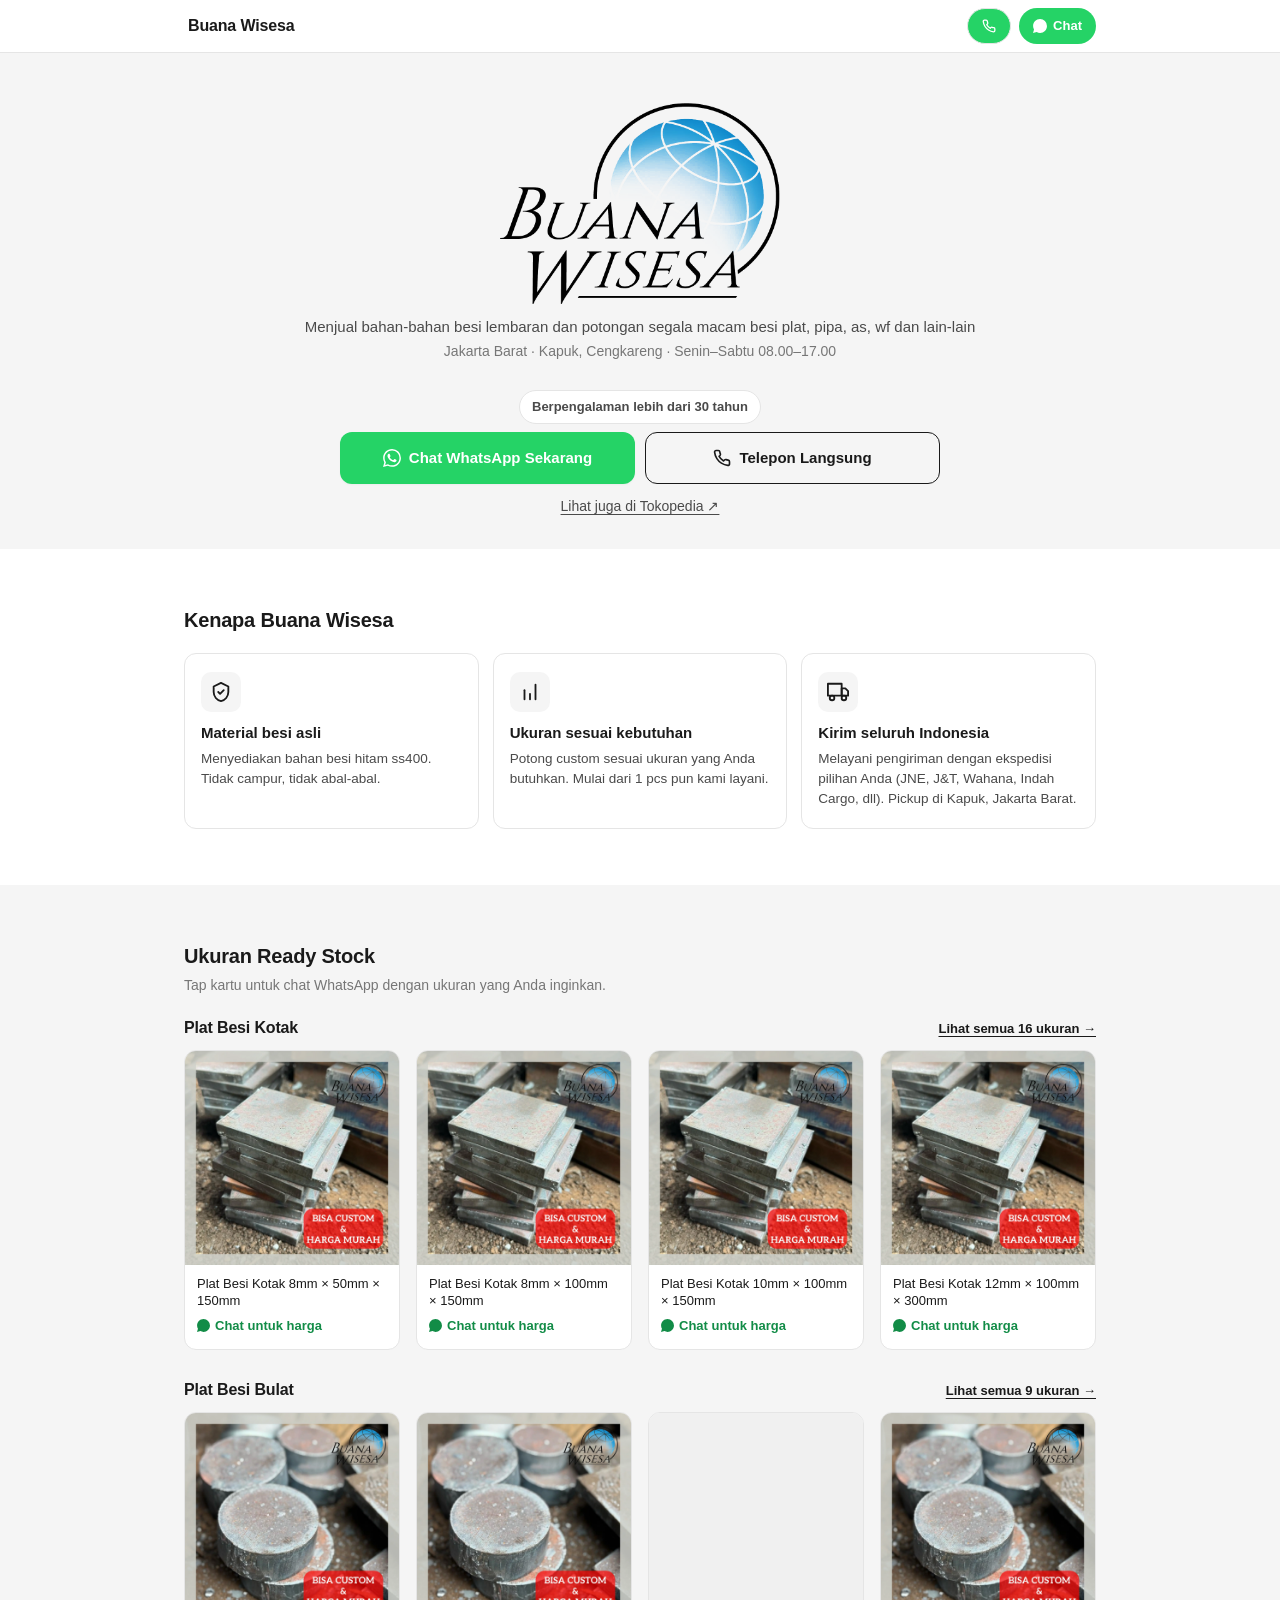
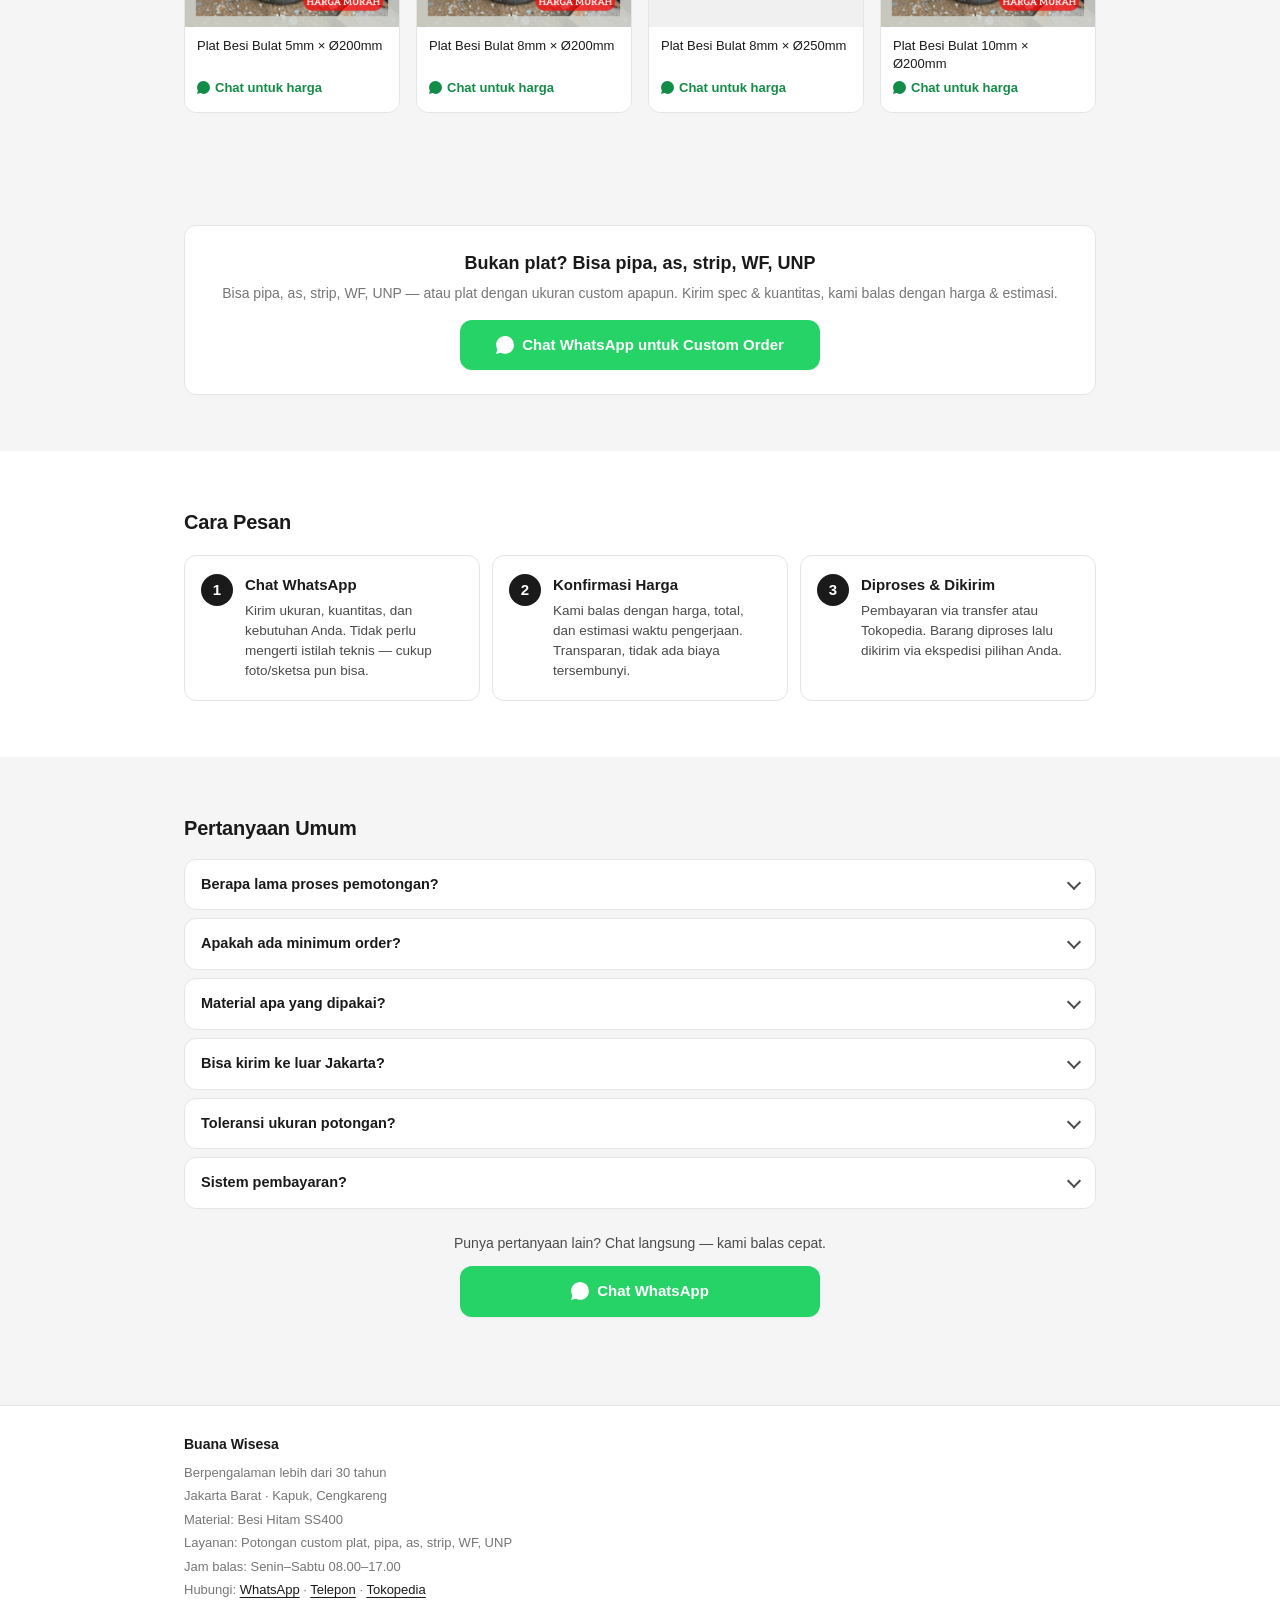
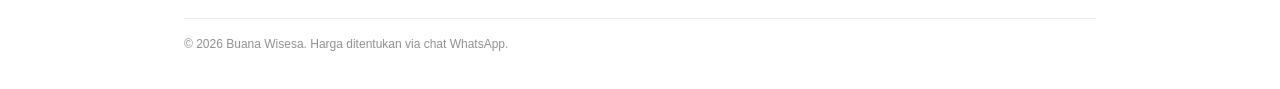
==== commit 6bad26b1: "Update copy: besi hitam wording, 30+ tahun, hours - Tagline, experience badge, why-us items, FAQ rew" ====
--- a/index.html
+++ b/index.html
@@ -4,9 +4,9 @@
   <meta charset="UTF-8" />
   <meta name="viewport" content="width=device-width, initial-scale=1.0, viewport-fit=cover" />
   <meta name="theme-color" content="#ffffff" />
-  <meta name="description" content="Potong plat besi custom SS400 · Bisa pipa, as, strip, WF, UNP · Pengalaman 20+ tahun · Jakarta Barat. Chat WhatsApp / Telepon untuk harga." />
+  <meta name="description" content="Potong plat besi custom SS400 · Bisa pipa, as, strip, WF, UNP · Berpengalaman 30+ tahun · Jakarta Barat. Chat WhatsApp / Telepon untuk harga." />
   <meta property="og:title" content="Buana Wisesa · Potong Plat Besi Custom SS400" />
-  <meta property="og:description" content="Spesialis potongan plat, pipa, as, strip, WF, UNP. Pengalaman 20+ tahun di Jakarta Barat. Chat WhatsApp untuk harga & estimasi." />
+  <meta property="og:description" content="Spesialis potongan plat, pipa, as, strip, WF, UNP. Berpengalaman 30+ tahun di Jakarta Barat. Chat WhatsApp untuk harga & estimasi." />
   <meta property="og:type" content="website" />
   <title>Buana Wisesa · Potong Plat Besi Custom SS400 — Jakarta Barat</title>
   <link rel="icon" type="image/svg+xml" href="data:image/svg+xml,%3Csvg xmlns='http://www.w3.org/2000/svg' viewBox='0 0 100 100'%3E%3Crect width='100' height='100' rx='18' fill='%231a1a1a'/%3E%3Ctext x='50' y='64' font-family='system-ui,sans-serif' font-size='44' font-weight='800' fill='white' text-anchor='middle'%3EBW%3C/text%3E%3C/svg%3E" />
@@ -41,9 +41,9 @@
           <img src="images/logo.png" alt="Buana Wisesa logo" />
         </div>
         <h1 id="hero-title">Buana Wisesa</h1>
-        <p class="tagline" id="tagline">Custom Cut Plat Besi · SS400</p>
+        <p class="tagline" id="tagline">Menjual bahan-bahan besi lembaran dan potongan segala macam besi plat, pipa, as, wf dan lain-lain</p>
         <p class="meta" id="hero-meta">Jakarta Barat · Sen–Sab</p>
-        <span class="experience" id="experience-badge">Pengalaman di bidang besi plat 20+ tahun</span>
+        <span class="experience" id="experience-badge">Berpengalaman lebih dari 30 tahun</span>
         <div class="cta-stack">
           <a class="cta" id="hero-cta" href="#" target="_blank" rel="noopener">
             <svg viewBox="0 0 24 24" fill="currentColor" aria-hidden="true"><path d="M.057 24l1.687-6.163a11.867 11.867 0 0 1-1.587-5.946C.16 5.335 5.495 0 12.05 0a11.817 11.817 0 0 1 8.413 3.488 11.824 11.824 0 0 1 3.48 8.414c-.003 6.557-5.338 11.892-11.893 11.892a11.9 11.9 0 0 1-5.688-1.448L.057 24zm6.597-3.807c1.676.995 3.276 1.591 5.392 1.592 5.448 0 9.886-4.434 9.889-9.885.002-5.462-4.415-9.89-9.881-9.892-5.452 0-9.887 4.434-9.889 9.884-.001 2.225.651 3.891 1.746 5.634l-.999 3.648 3.742-.981zm11.387-5.464c-.074-.124-.272-.198-.57-.347-.297-.149-1.758-.868-2.031-.967-.272-.099-.47-.149-.669.149-.198.297-.768.967-.941 1.165-.173.198-.347.223-.644.074-.297-.149-1.255-.462-2.39-1.475-.883-.788-1.48-1.761-1.653-2.059-.173-.297-.018-.458.13-.606.134-.133.297-.347.446-.521.151-.172.2-.296.3-.495.099-.198.05-.372-.025-.521-.075-.149-.669-1.612-.916-2.207-.242-.579-.487-.501-.669-.51l-.57-.01c-.198 0-.52.074-.792.372s-1.04 1.016-1.04 2.479 1.065 2.876 1.213 3.074c.149.198 2.095 3.2 5.076 4.487.709.306 1.263.489 1.694.626.712.226 1.36.194 1.872.118.571-.085 1.758-.719 2.006-1.413.248-.694.248-1.289.173-1.413z"/></svg>
@@ -67,22 +67,22 @@
             <div class="why-icon" aria-hidden="true">
               <svg viewBox="0 0 24 24" fill="none" stroke="currentColor" stroke-width="2" stroke-linecap="round" stroke-linejoin="round"><path d="M12 2 4 6v6c0 5 3.5 9 8 10 4.5-1 8-5 8-10V6l-8-4z"/><path d="m9 12 2 2 4-4"/></svg>
             </div>
-            <h3>Material asli SS400</h3>
-            <p>Baja hitam mild steel hot rolled, standar industri. Tidak campur, tidak abal-abal.</p>
+            <h3>Material besi asli</h3>
+            <p>Menyediakan bahan besi hitam ss400. Tidak campur, tidak abal-abal.</p>
           </div>
           <div class="why-item">
             <div class="why-icon" aria-hidden="true">
               <svg viewBox="0 0 24 24" fill="none" stroke="currentColor" stroke-width="2" stroke-linecap="round" stroke-linejoin="round"><path d="M12 20v-6"/><path d="M6 20V10"/><path d="M18 20V4"/></svg>
             </div>
-            <h3>Ukuran sesuai spec</h3>
-            <p>Custom cut presisi sesuai ukuran yang Anda butuhkan. Mulai dari 1 pcs pun kami layani.</p>
+            <h3>Ukuran sesuai kebutuhan</h3>
+            <p>Potong custom sesuai ukuran yang Anda butuhkan. Mulai dari 1 pcs pun kami layani.</p>
           </div>
           <div class="why-item">
             <div class="why-icon" aria-hidden="true">
               <svg viewBox="0 0 24 24" fill="none" stroke="currentColor" stroke-width="2" stroke-linecap="round" stroke-linejoin="round"><rect x="1" y="3" width="15" height="13"/><polygon points="16 8 20 8 23 11 23 16 16 16 16 8"/><circle cx="5.5" cy="18.5" r="2.5"/><circle cx="18.5" cy="18.5" r="2.5"/></svg>
             </div>
             <h3>Kirim seluruh Indonesia</h3>
-            <p>Via ekspedisi pilihan Anda (JNE, J&amp;T, Wahana, Indah Cargo, dll). Pickup area Jakarta juga bisa.</p>
+            <p>Melayani pengiriman dengan ekspedisi pilihan Anda (JNE, J&amp;T, Wahana, Indah Cargo, dll). Pickup di Kapuk, Jakarta Barat.</p>
           </div>
         </div>
       </div>
@@ -169,7 +169,7 @@
           </details>
           <details class="faq-item">
             <summary>Material apa yang dipakai?</summary>
-            <p>Baja hitam SS400 (mild steel, hot rolled) — standar industri umum untuk konstruksi, fabrikasi, dan permesinan ringan.</p>
+            <p>Besi hitam standar industri umum untuk konstruksi, fabrikasi, dan permesinan ringan.</p>
           </details>
           <details class="faq-item">
             <summary>Bisa kirim ke luar Jakarta?</summary>
@@ -200,11 +200,11 @@
     <div class="container">
       <div class="footer-block">
         <strong>Buana Wisesa</strong>
-        <span id="footer-experience">Pengalaman di bidang besi plat 20+ tahun</span>
+        <span id="footer-experience">Berpengalaman lebih dari 30 tahun</span>
         <span id="footer-location">Jakarta Barat · Kapuk, Cengkareng</span>
-        <span>Material: Baja Hitam SS400 (mild steel, hot rolled)</span>
+        <span>Material: Besi Hitam SS400</span>
         <span>Layanan: Potongan custom plat, pipa, as, strip, WF, UNP</span>
-        <span id="footer-hours">Jam balas: Senin–Sabtu</span>
+        <span id="footer-hours">Jam balas: Senin–Sabtu 08.00–17.00</span>
         <span>Hubungi: <a id="footer-wa" href="#" target="_blank" rel="noopener">WhatsApp</a> · <a id="footer-call" href="#">Telepon</a> · <a id="footer-tokped" href="https://www.tokopedia.com/buanawisesa" target="_blank" rel="noopener">Tokopedia</a></span>
       </div>
       <div class="legal">© <span id="footer-year"></span> Buana Wisesa. Harga ditentukan via chat WhatsApp.</div>
@@ -227,10 +227,10 @@
   <script>window.__PRODUCTS__ = {
   "shop": {
     "name": "Buana Wisesa",
-    "tagline": "Custom Cut Plat Besi · SS400",
-    "experience": "Pengalaman di bidang besi plat 20+ tahun",
+    "tagline": "Menjual bahan-bahan besi lembaran dan potongan segala macam besi plat, pipa, as, wf dan lain-lain",
+    "experience": "Berpengalaman lebih dari 30 tahun",
     "location": "Jakarta Barat · Kapuk, Cengkareng",
-    "responseHours": "Senin–Sabtu",
+    "responseHours": "Senin–Sabtu 08.00–17.00",
     "whatsapp": "6281388313811",
     "phone": "+6281388313811",
     "tokopediaUrl": "https://www.tokopedia.com/buanawisesa",
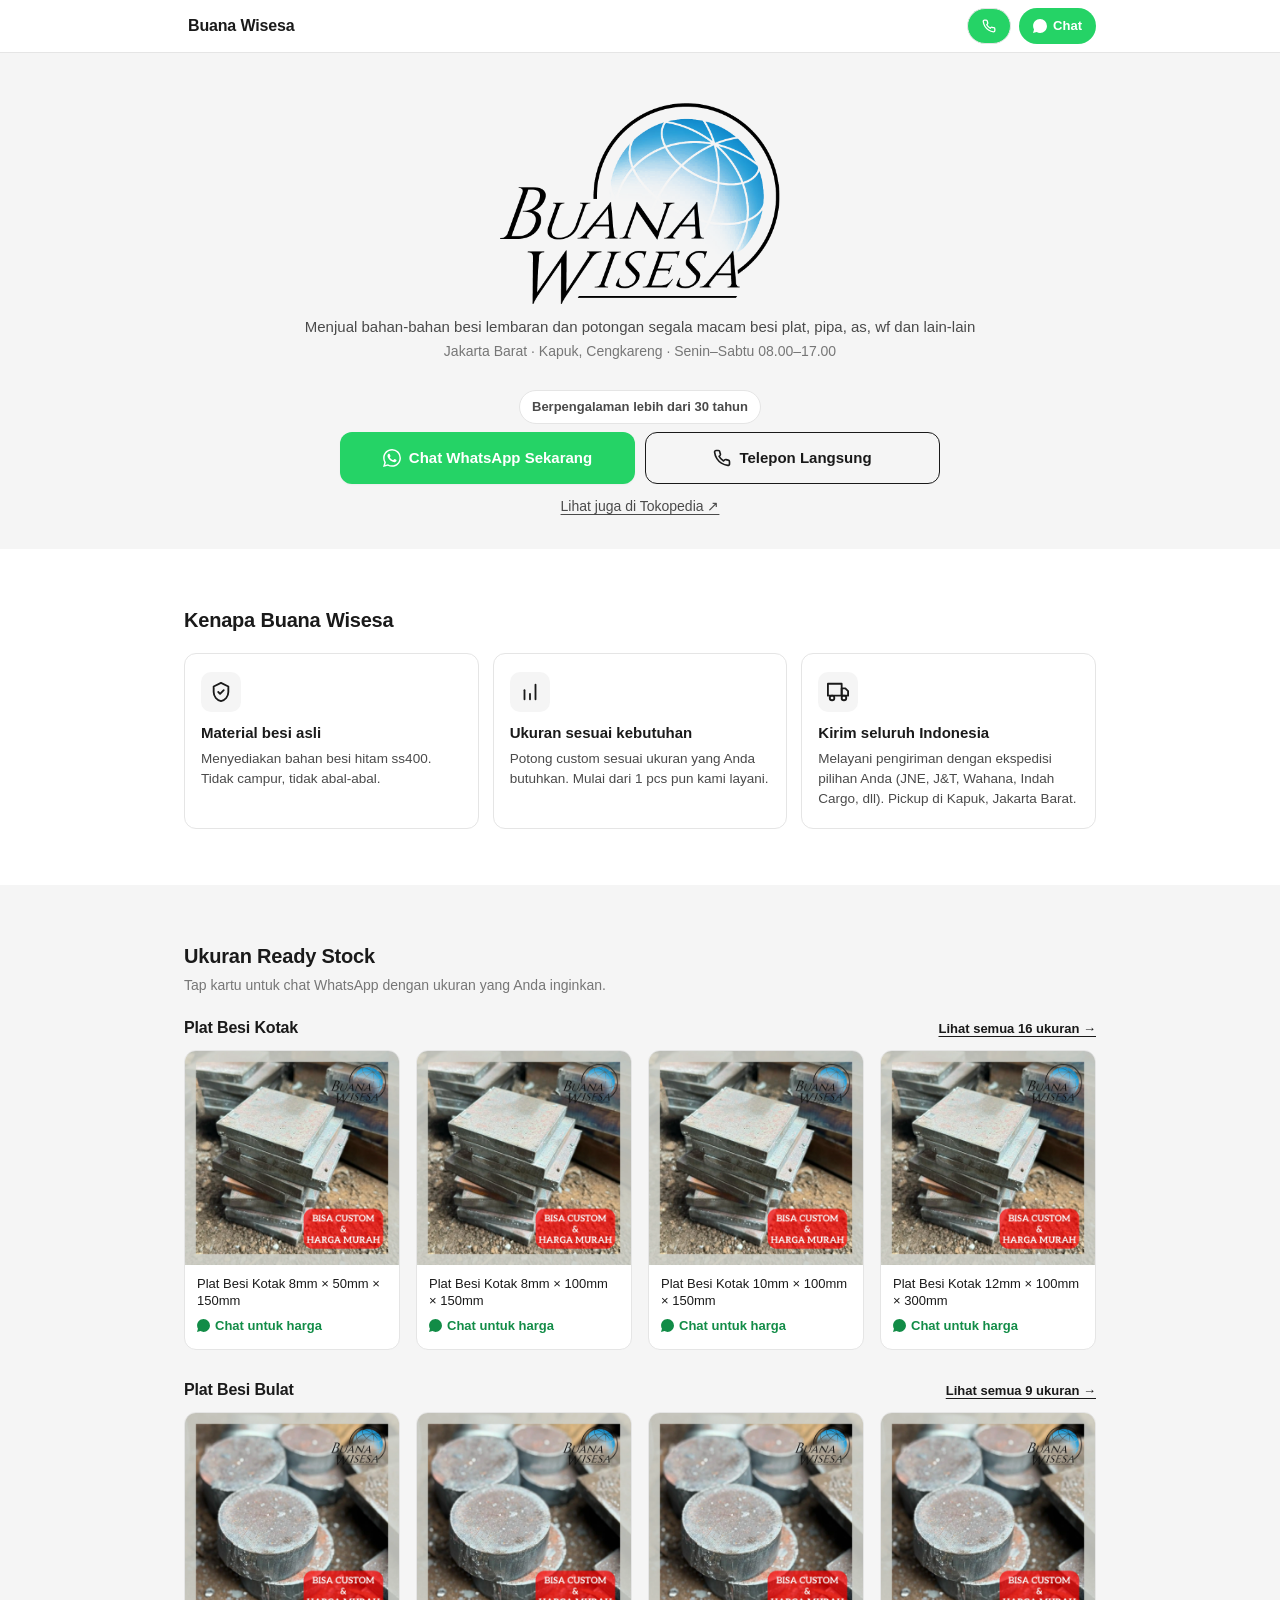
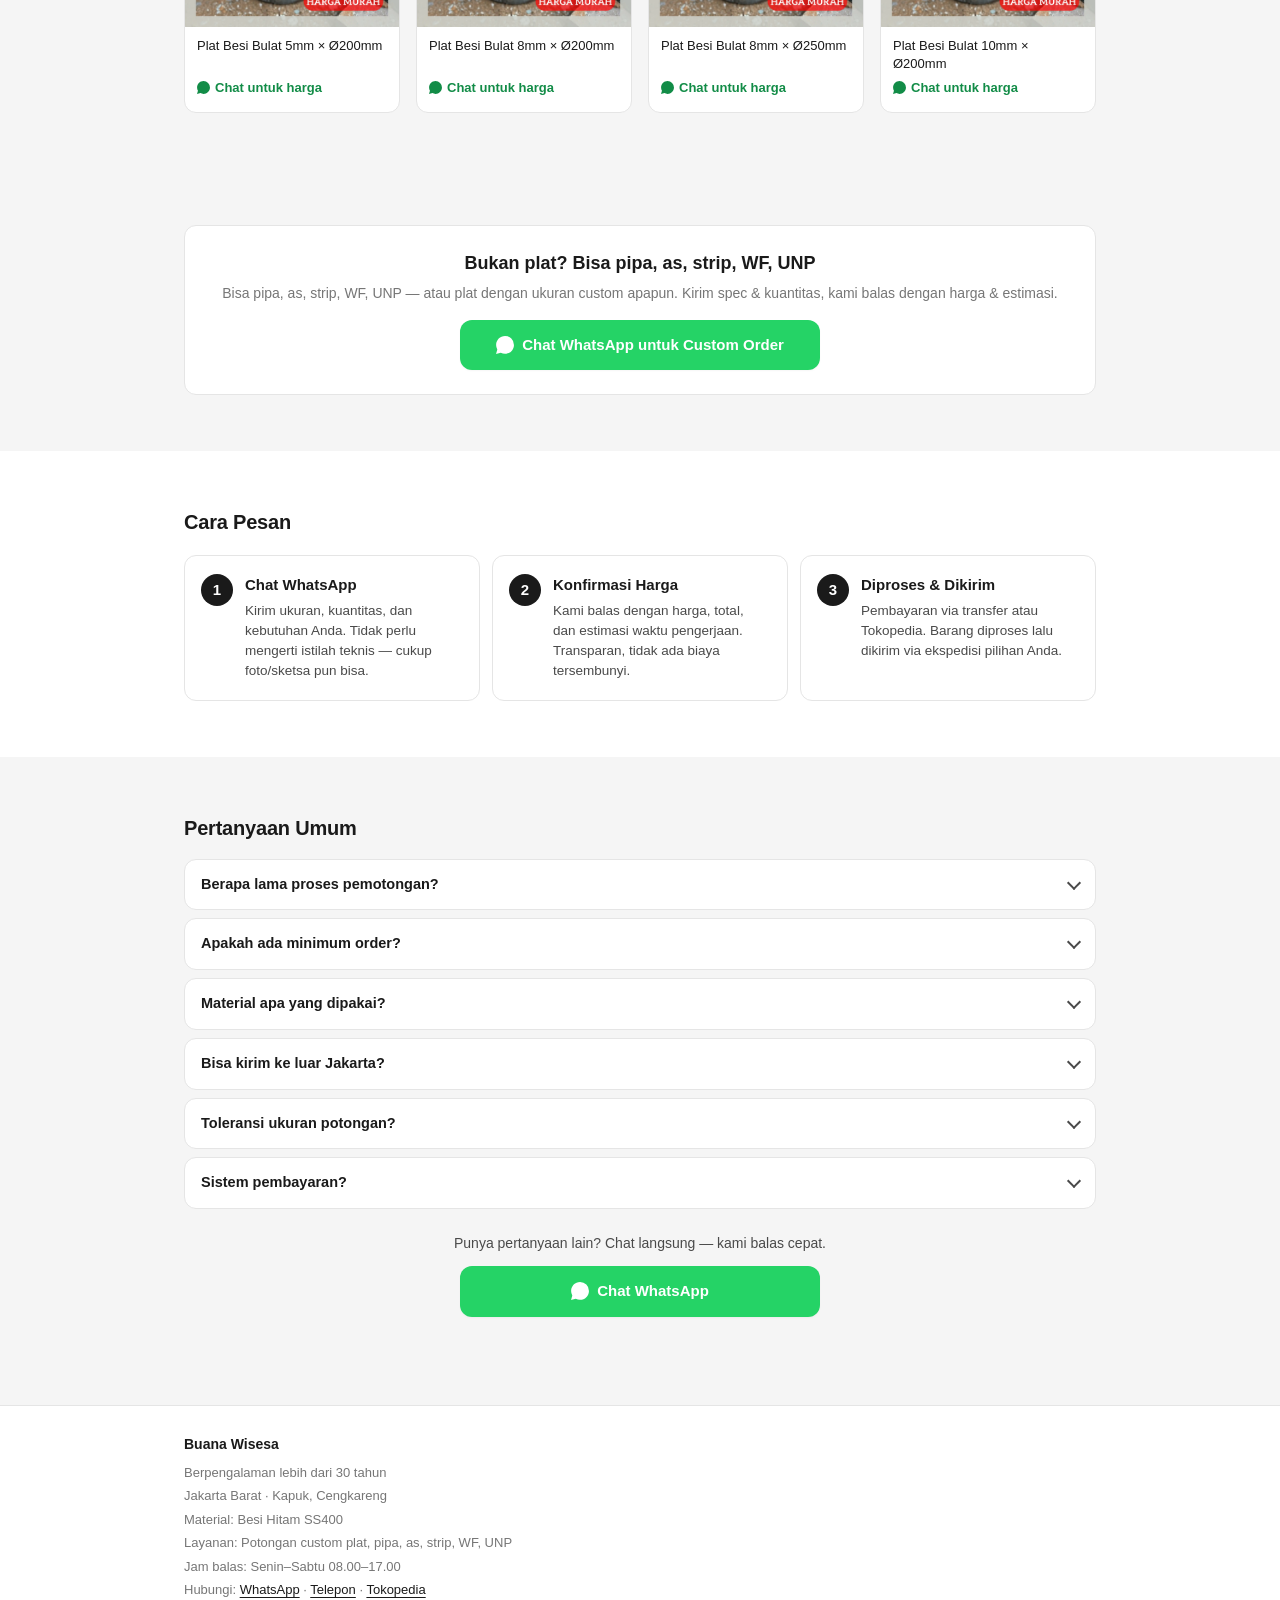
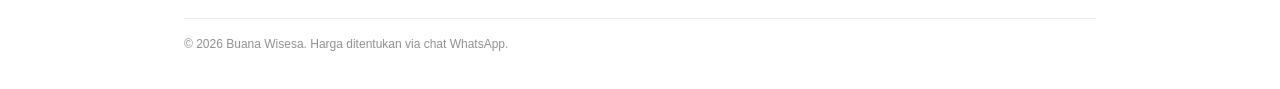
==== commit 25e30ca1: "Use extensionless URLs (/kotak, /bulat) - Internal links drop .html; root-absolute paths - serve.sh " ====
--- a/index.html
+++ b/index.html
@@ -17,7 +17,7 @@
 
   <header class="top-bar">
     <div class="container">
-      <a class="brand" href="index.html">Buana Wisesa</a>
+      <a class="brand" href="/">Buana Wisesa</a>
       <div class="top-bar-ctas">
         <a class="top-cta top-cta--light-ghost" id="top-call" href="#" aria-label="Telepon">
           <svg viewBox="0 0 24 24" fill="none" stroke="currentColor" stroke-width="2.2" stroke-linecap="round" stroke-linejoin="round" aria-hidden="true"><path d="M22 16.92v3a2 2 0 0 1-2.18 2 19.79 19.79 0 0 1-8.63-3.07 19.5 19.5 0 0 1-6-6 19.79 19.79 0 0 1-3.07-8.67A2 2 0 0 1 4.11 2h3a2 2 0 0 1 2 1.72 12.84 12.84 0 0 0 .7 2.81 2 2 0 0 1-.45 2.11L8.09 9.91a16 16 0 0 0 6 6l1.27-1.27a2 2 0 0 1 2.11-.45 12.84 12.84 0 0 0 2.81.7A2 2 0 0 1 22 16.92z"/></svg>
@@ -97,7 +97,7 @@
         <div class="cat-block">
           <div class="cat-block__head">
             <h3>Plat Besi Kotak</h3>
-            <a class="cat-block__more" href="kotak.html">Lihat semua 16 ukuran →</a>
+            <a class="cat-block__more" href="/kotak">Lihat semua 16 ukuran →</a>
           </div>
           <div class="product-grid" data-category="kotak" data-featured-only="true">
             <div class="loading">Memuat produk…</div>
@@ -107,7 +107,7 @@
         <div class="cat-block">
           <div class="cat-block__head">
             <h3>Plat Besi Bulat</h3>
-            <a class="cat-block__more" href="bulat.html">Lihat semua 9 ukuran →</a>
+            <a class="cat-block__more" href="/bulat">Lihat semua 9 ukuran →</a>
           </div>
           <div class="product-grid" data-category="bulat" data-featured-only="true">
             <div class="loading">Memuat produk…</div>
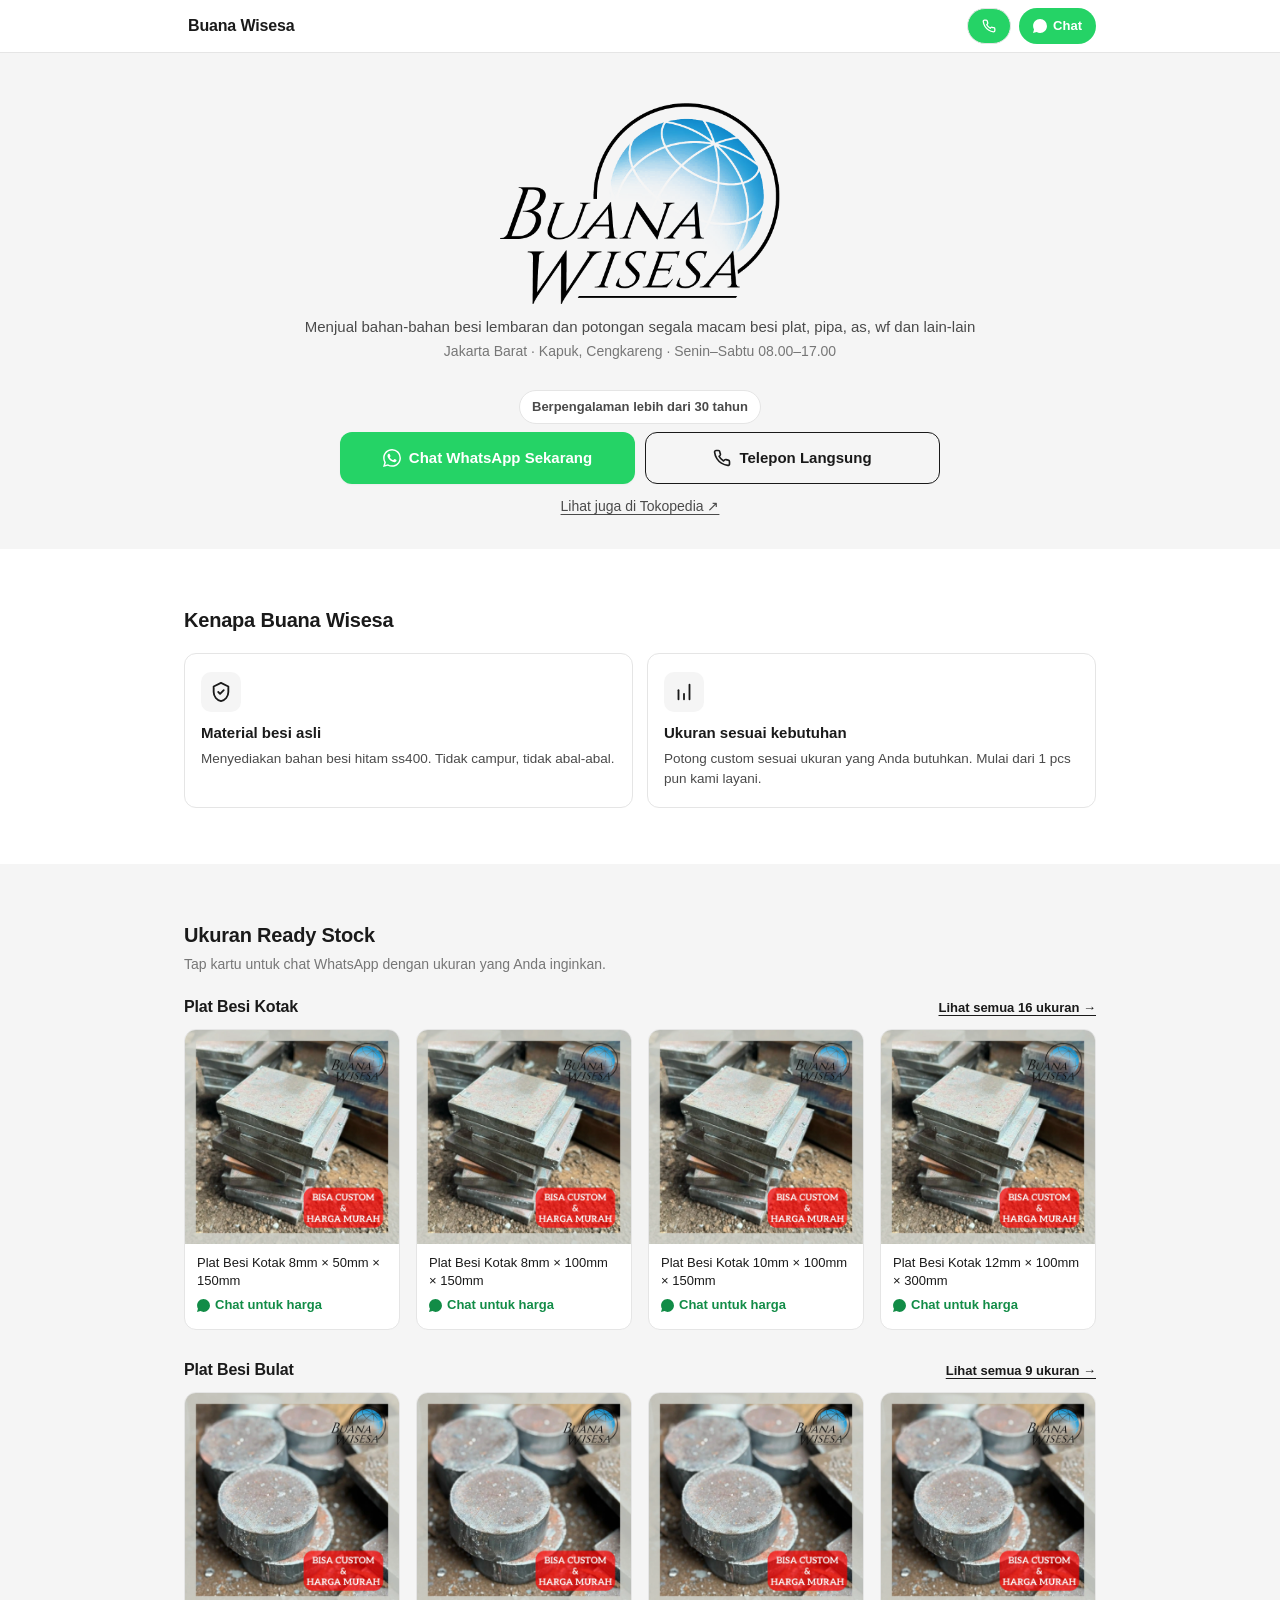
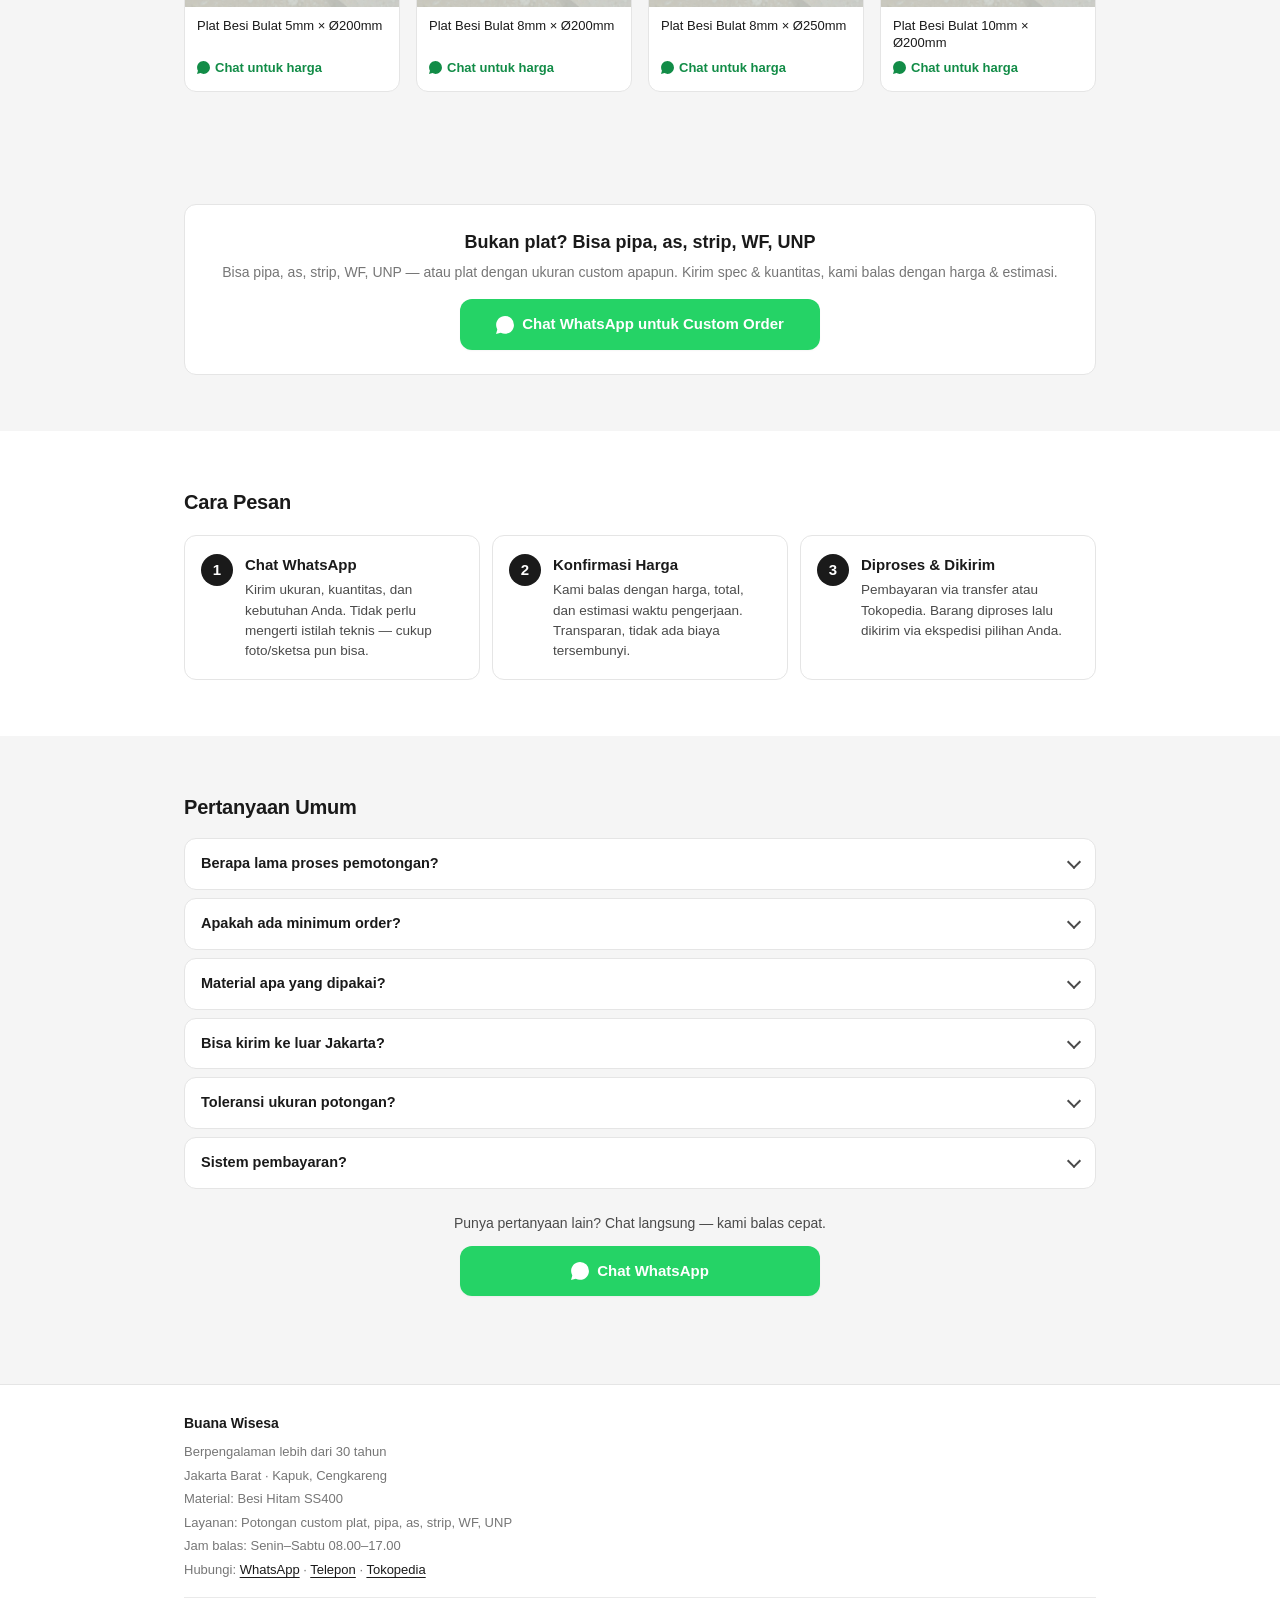
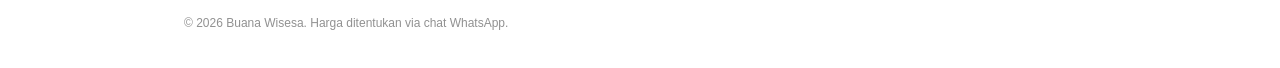
==== commit 510d99c7: "Add SEO infra (robots, sitemap, JSON-LD, canonical); drop shipping card Adds robots.txt, sitemap.xml" ====
--- a/index.html
+++ b/index.html
@@ -10,7 +10,53 @@
   <meta property="og:type" content="website" />
   <title>Buana Wisesa · Potong Plat Besi Custom SS400 — Jakarta Barat</title>
   <link rel="icon" type="image/svg+xml" href="data:image/svg+xml,%3Csvg xmlns='http://www.w3.org/2000/svg' viewBox='0 0 100 100'%3E%3Crect width='100' height='100' rx='18' fill='%231a1a1a'/%3E%3Ctext x='50' y='64' font-family='system-ui,sans-serif' font-size='44' font-weight='800' fill='white' text-anchor='middle'%3EBW%3C/text%3E%3C/svg%3E" />
+  <link rel="canonical" href="https://buanawisesa.com/" />
   <link rel="stylesheet" href="styles.css" />
+  <script type="application/ld+json">
+  {
+    "@context": "https://schema.org",
+    "@type": "HardwareStore",
+    "name": "Toko Besi Buana Wisesa",
+    "alternateName": "Buana Wisesa",
+    "url": "https://buanawisesa.com/",
+    "image": "https://buanawisesa.com/images/logo.png",
+    "logo": "https://buanawisesa.com/images/logo.png",
+    "description": "Spesialis potongan plat besi custom SS400 — plat kotak, plat bulat, pipa, as, strip, WF, UNP. Berpengalaman lebih dari 30 tahun di Jakarta Barat.",
+    "telephone": "+62216199001",
+    "address": {
+      "@type": "PostalAddress",
+      "streetAddress": "Jl. Peternakan Raya No. 5, RT.6/RW.4, Kapuk",
+      "addressLocality": "Cengkareng, Jakarta Barat",
+      "addressRegion": "DKI Jakarta",
+      "postalCode": "11720",
+      "addressCountry": "ID"
+    },
+    "geo": {
+      "@type": "GeoCoordinates",
+      "latitude": -6.1492394,
+      "longitude": 106.7701941
+    },
+    "hasMap": "https://maps.app.goo.gl/2utwWgLWfMkU6pL67",
+    "openingHoursSpecification": [
+      {
+        "@type": "OpeningHoursSpecification",
+        "dayOfWeek": ["Monday", "Tuesday", "Wednesday", "Thursday", "Friday"],
+        "opens": "08:00",
+        "closes": "17:00"
+      },
+      {
+        "@type": "OpeningHoursSpecification",
+        "dayOfWeek": "Saturday",
+        "opens": "08:00",
+        "closes": "16:00"
+      }
+    ],
+    "sameAs": [
+      "https://www.tokopedia.com/buanawisesa",
+      "https://maps.app.goo.gl/2utwWgLWfMkU6pL67"
+    ]
+  }
+  </script>
 </head>
 <body data-page="landing">
   <a class="skip" href="#main">Lewati ke konten</a>
@@ -76,13 +122,6 @@
             </div>
             <h3>Ukuran sesuai kebutuhan</h3>
             <p>Potong custom sesuai ukuran yang Anda butuhkan. Mulai dari 1 pcs pun kami layani.</p>
-          </div>
-          <div class="why-item">
-            <div class="why-icon" aria-hidden="true">
-              <svg viewBox="0 0 24 24" fill="none" stroke="currentColor" stroke-width="2" stroke-linecap="round" stroke-linejoin="round"><rect x="1" y="3" width="15" height="13"/><polygon points="16 8 20 8 23 11 23 16 16 16 16 8"/><circle cx="5.5" cy="18.5" r="2.5"/><circle cx="18.5" cy="18.5" r="2.5"/></svg>
-            </div>
-            <h3>Kirim seluruh Indonesia</h3>
-            <p>Melayani pengiriman dengan ekspedisi pilihan Anda (JNE, J&amp;T, Wahana, Indah Cargo, dll). Pickup di Kapuk, Jakarta Barat.</p>
           </div>
         </div>
       </div>
--- a/styles.css
+++ b/styles.css
@@ -630,7 +630,7 @@
     grid-template-columns: 1fr 1fr;
     max-width: 600px;
   }
-  .why-grid { grid-template-columns: repeat(3, 1fr); }
+  .why-grid { grid-template-columns: repeat(2, 1fr); }
   .steps { grid-template-columns: repeat(3, 1fr); }
   .band { padding: 56px 0; }
   /* Hide sticky CTA on desktop — header CTAs are enough */
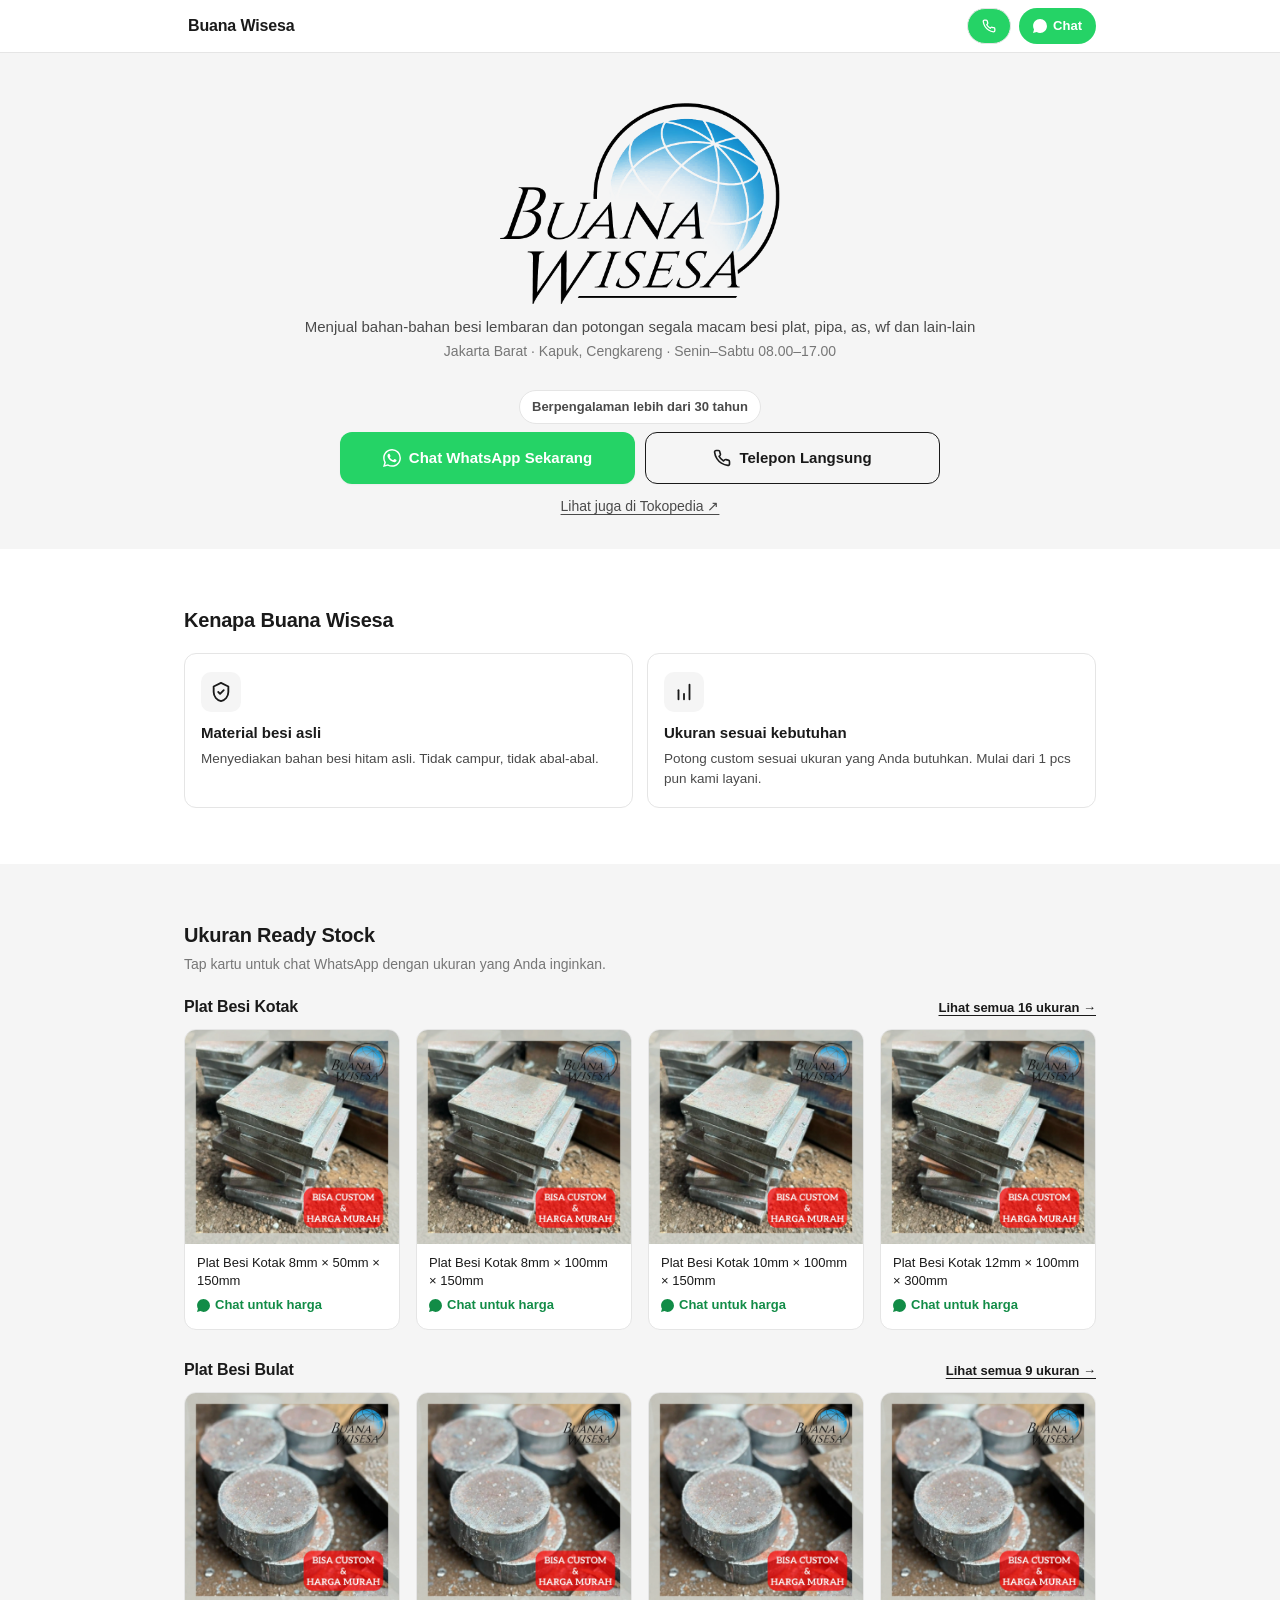
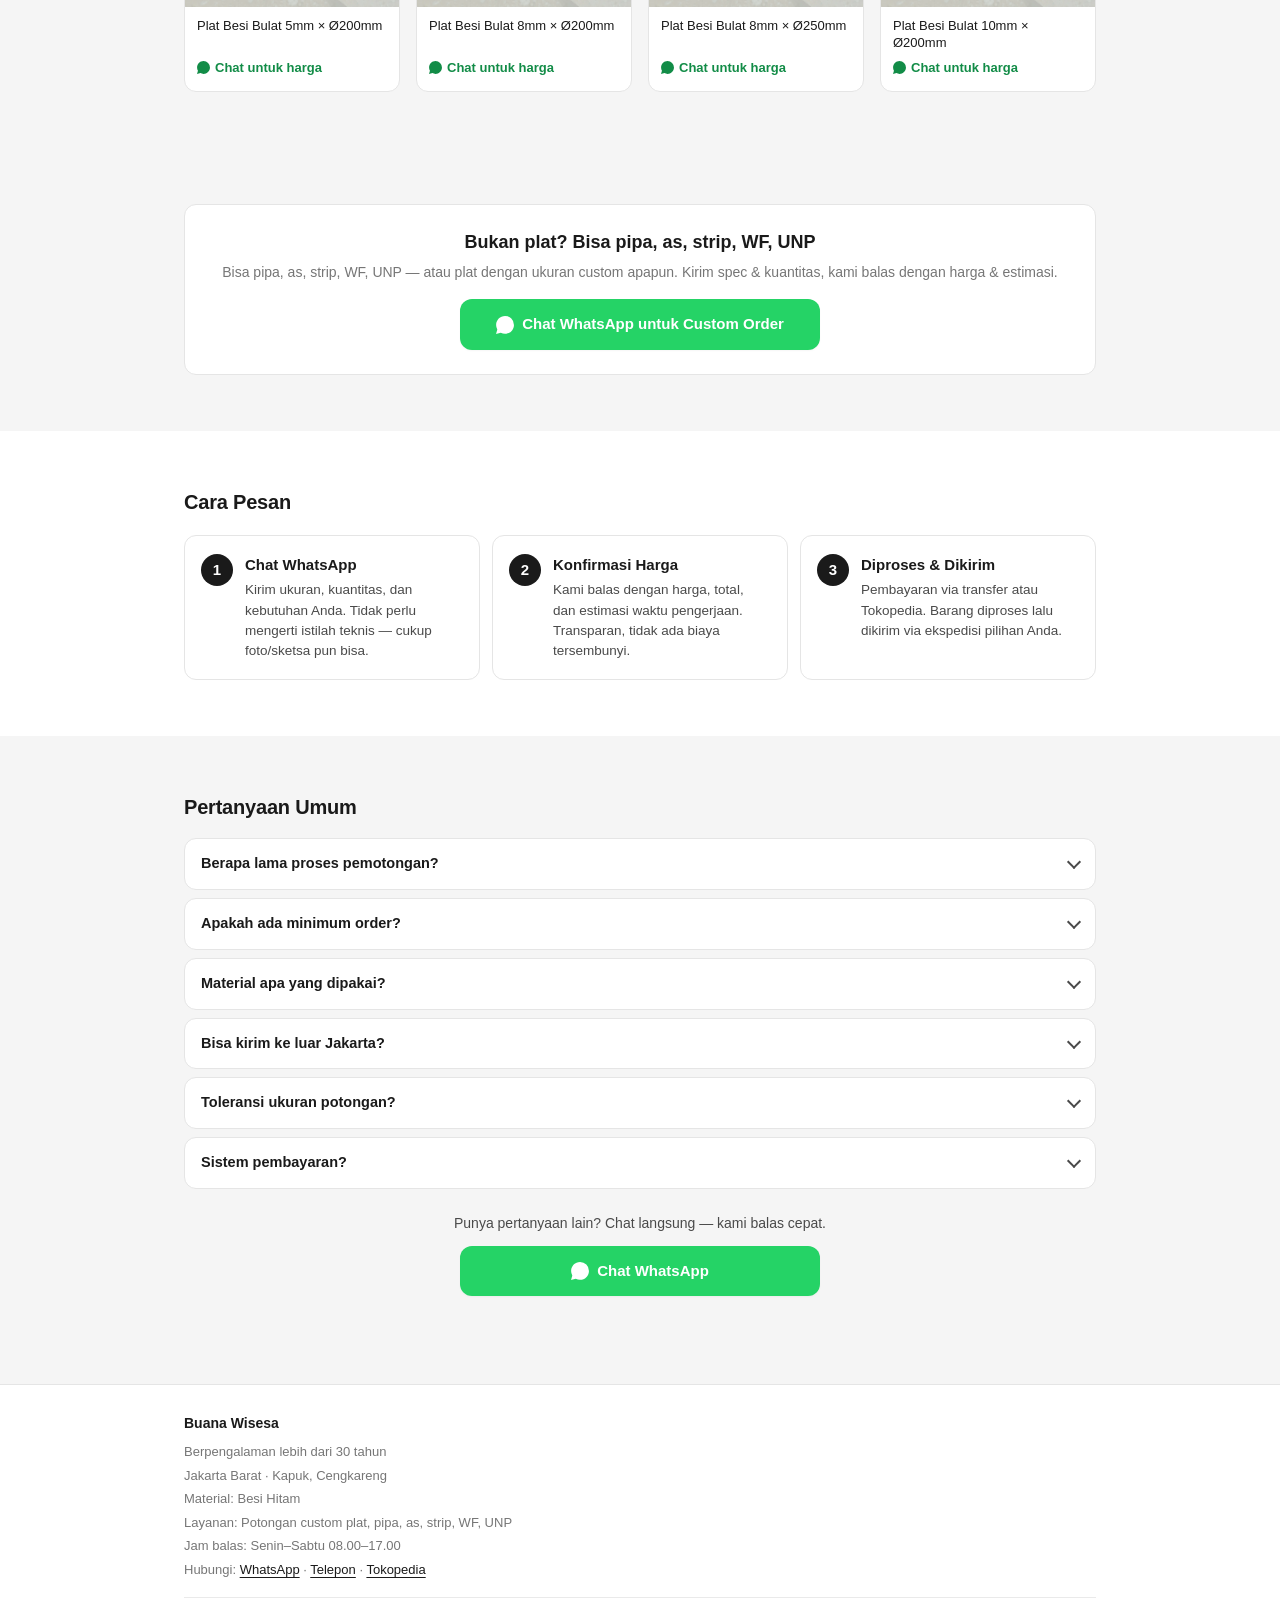
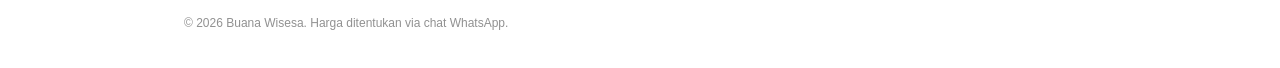
==== commit 6dd4fb9e: "Drop SS400 from user-facing copy Strip the SS400 material grade from titles, meta descriptions, JSON" ====
--- a/index.html
+++ b/index.html
@@ -4,11 +4,11 @@
   <meta charset="UTF-8" />
   <meta name="viewport" content="width=device-width, initial-scale=1.0, viewport-fit=cover" />
   <meta name="theme-color" content="#ffffff" />
-  <meta name="description" content="Potong plat besi custom SS400 · Bisa pipa, as, strip, WF, UNP · Berpengalaman 30+ tahun · Jakarta Barat. Chat WhatsApp / Telepon untuk harga." />
-  <meta property="og:title" content="Buana Wisesa · Potong Plat Besi Custom SS400" />
+  <meta name="description" content="Potong plat besi custom · Bisa pipa, as, strip, WF, UNP · Berpengalaman 30+ tahun · Jakarta Barat. Chat WhatsApp / Telepon untuk harga." />
+  <meta property="og:title" content="Buana Wisesa · Potong Plat Besi Custom" />
   <meta property="og:description" content="Spesialis potongan plat, pipa, as, strip, WF, UNP. Berpengalaman 30+ tahun di Jakarta Barat. Chat WhatsApp untuk harga & estimasi." />
   <meta property="og:type" content="website" />
-  <title>Buana Wisesa · Potong Plat Besi Custom SS400 — Jakarta Barat</title>
+  <title>Buana Wisesa · Potong Plat Besi Custom — Jakarta Barat</title>
   <link rel="icon" type="image/svg+xml" href="data:image/svg+xml,%3Csvg xmlns='http://www.w3.org/2000/svg' viewBox='0 0 100 100'%3E%3Crect width='100' height='100' rx='18' fill='%231a1a1a'/%3E%3Ctext x='50' y='64' font-family='system-ui,sans-serif' font-size='44' font-weight='800' fill='white' text-anchor='middle'%3EBW%3C/text%3E%3C/svg%3E" />
   <link rel="canonical" href="https://buanawisesa.com/" />
   <link rel="stylesheet" href="styles.css" />
@@ -21,7 +21,7 @@
     "url": "https://buanawisesa.com/",
     "image": "https://buanawisesa.com/images/logo.png",
     "logo": "https://buanawisesa.com/images/logo.png",
-    "description": "Spesialis potongan plat besi custom SS400 — plat kotak, plat bulat, pipa, as, strip, WF, UNP. Berpengalaman lebih dari 30 tahun di Jakarta Barat.",
+    "description": "Spesialis potongan plat besi custom — plat kotak, plat bulat, pipa, as, strip, WF, UNP. Berpengalaman lebih dari 30 tahun di Jakarta Barat.",
     "telephone": "+62216199001",
     "address": {
       "@type": "PostalAddress",
@@ -114,7 +114,7 @@
               <svg viewBox="0 0 24 24" fill="none" stroke="currentColor" stroke-width="2" stroke-linecap="round" stroke-linejoin="round"><path d="M12 2 4 6v6c0 5 3.5 9 8 10 4.5-1 8-5 8-10V6l-8-4z"/><path d="m9 12 2 2 4-4"/></svg>
             </div>
             <h3>Material besi asli</h3>
-            <p>Menyediakan bahan besi hitam ss400. Tidak campur, tidak abal-abal.</p>
+            <p>Menyediakan bahan besi hitam asli. Tidak campur, tidak abal-abal.</p>
           </div>
           <div class="why-item">
             <div class="why-icon" aria-hidden="true">
@@ -241,7 +241,7 @@
         <strong>Buana Wisesa</strong>
         <span id="footer-experience">Berpengalaman lebih dari 30 tahun</span>
         <span id="footer-location">Jakarta Barat · Kapuk, Cengkareng</span>
-        <span>Material: Besi Hitam SS400</span>
+        <span>Material: Besi Hitam</span>
         <span>Layanan: Potongan custom plat, pipa, as, strip, WF, UNP</span>
         <span id="footer-hours">Jam balas: Senin–Sabtu 08.00–17.00</span>
         <span>Hubungi: <a id="footer-wa" href="#" target="_blank" rel="noopener">WhatsApp</a> · <a id="footer-call" href="#">Telepon</a> · <a id="footer-tokped" href="https://www.tokopedia.com/buanawisesa" target="_blank" rel="noopener">Tokopedia</a></span>
@@ -279,101 +279,101 @@
     {
       "id": "kotak",
       "title": "Plat Besi Kotak",
-      "subtitle": "Potongan custom plat besi kotak SS400",
+      "subtitle": "Potongan custom plat besi kotak",
       "products": [
         {
           "name": "Plat Besi Kotak 8mm × 50mm × 150mm",
-          "skuMessage": "PLAT BESI KOTAK 8MM x 50MM x 150MM - SS400",
+          "skuMessage": "PLAT BESI KOTAK 8MM x 50MM x 150MM",
           "image": "images/kotak-8x50x150.jpg",
           "tokopediaUrl": "https://www.tokopedia.com/buanawisesa/plat-besi-kotak-8mm-x-50mm-x-150mm-potongan-besi-baja-hitam-ss400-a36-custom-1730814520853169459"
         },
         {
           "name": "Plat Besi Kotak 8mm × 100mm × 150mm",
-          "skuMessage": "PLAT BESI KOTAK 8MM x 100MM x 150MM - SS400",
+          "skuMessage": "PLAT BESI KOTAK 8MM x 100MM x 150MM",
           "image": "images/kotak-8x100x150.jpg",
           "tokopediaUrl": "https://www.tokopedia.com/buanawisesa/plat-besi-kotak-8mm-x-100mm-x-150mm-potongan-besi-baja-hitam-ss400-a36-custom-1730814363004470579"
         },
         {
           "name": "Plat Besi Kotak 10mm × 100mm × 150mm",
-          "skuMessage": "PLAT BESI KOTAK 10MM x 100MM x 150MM - SS400",
+          "skuMessage": "PLAT BESI KOTAK 10MM x 100MM x 150MM",
           "image": "images/kotak-10x100x150.jpg",
           "tokopediaUrl": "https://www.tokopedia.com/buanawisesa/plat-besi-kotak-10mm-x-100mm-x-150mm-potongan-besi-baja-hitam-ss400-a36-custom-1730899790390592819"
         },
         {
           "name": "Plat Besi Kotak 12mm × 100mm × 300mm",
-          "skuMessage": "PLAT BESI KOTAK 12MM x 100MM x 300MM - SS400",
+          "skuMessage": "PLAT BESI KOTAK 12MM x 100MM x 300MM",
           "image": "images/kotak-12x100x300.jpg",
           "tokopediaUrl": "https://www.tokopedia.com/buanawisesa/plat-besi-kotak-12mm-x-100mm-x-300mm-potongan-besi-baja-hitam-ss400-a36-custom-1730750148082566451"
         },
         {
           "name": "Plat Besi Kotak 4mm × 200mm × 200mm",
-          "skuMessage": "PLAT BESI KOTAK 4MM x 200MM x 200MM - SS400",
+          "skuMessage": "PLAT BESI KOTAK 4MM x 200MM x 200MM",
           "image": "images/kotak-4x200x200.jpg",
           "tokopediaUrl": "https://www.tokopedia.com/buanawisesa/plat-besi-kotak-4mm-x-200mm-x-200mm-potongan-besi-baja-hitam-ss400-a36-custom-1731364659880297779"
         },
         {
           "name": "Plat Besi Kotak 12mm / 20mm × 200mm × 200mm",
-          "skuMessage": "PLAT BESI KOTAK 12MM / 20MM x 200MM x 200MM - SS400",
+          "skuMessage": "PLAT BESI KOTAK 12MM / 20MM x 200MM x 200MM",
           "image": "images/kotak-12-20x200x200.jpg",
           "tokopediaUrl": "https://www.tokopedia.com/buanawisesa/plat-besi-kotak-12mm-20mm-x-200mm-x-200mm-potongan-besi-baja-hitam-ss400-a36-custom-1730777323273225523"
         },
         {
           "name": "Plat Besi Kotak 12mm / 20mm × 250mm × 175mm",
-          "skuMessage": "PLAT BESI KOTAK 12MM / 20MM x 250MM x 175MM - SS400",
+          "skuMessage": "PLAT BESI KOTAK 12MM / 20MM x 250MM x 175MM",
           "image": "images/kotak-12-20x250x175.jpg",
           "tokopediaUrl": "https://www.tokopedia.com/buanawisesa/plat-besi-kotak-12mm-20mm-x-250mm-x-175mm-potongan-besi-baja-hitam-ss400-a36-custom-1730764814599030067"
         },
         {
           "name": "Plat Besi Kotak 3mm × 200mm × 250mm",
-          "skuMessage": "PLAT BESI KOTAK 3MM x 200MM x 250MM - SS400",
+          "skuMessage": "PLAT BESI KOTAK 3MM x 200MM x 250MM",
           "image": "images/kotak-3x200x250.jpg",
           "tokopediaUrl": "https://www.tokopedia.com/buanawisesa/plat-besi-kotak-3mm-x-200mm-x-250mm-potongan-besi-baja-hitam-ss400-a36-custom-1730909747641353523"
         },
         {
           "name": "Plat Besi Kotak 12mm / 20mm × 300mm × 200mm",
-          "skuMessage": "PLAT BESI KOTAK 12MM / 20MM x 300MM x 200MM - SS400",
+          "skuMessage": "PLAT BESI KOTAK 12MM / 20MM x 300MM x 200MM",
           "image": "images/kotak-12-20x300x200.jpg",
           "tokopediaUrl": "https://www.tokopedia.com/buanawisesa/plat-besi-kotak-12mm-20mm-x-300mm-x-200mm-potongan-besi-baja-hitam-ss400-a36-custom-1730771931413841203"
         },
         {
           "name": "Plat Besi Kotak 12mm × 250mm × 300mm",
-          "skuMessage": "PLAT BESI KOTAK 12MM x 250MM x 300MM - SS400",
+          "skuMessage": "PLAT BESI KOTAK 12MM x 250MM x 300MM",
           "image": "images/kotak-12x250x300.jpg",
           "tokopediaUrl": "https://www.tokopedia.com/buanawisesa/plat-besi-kotak-12mm-x-250mm-x-300mm-potongan-besi-baja-hitam-ss400-a36-custom-1730750023059998003"
         },
         {
           "name": "Plat Besi Kotak 12mm / 20mm × 350mm × 225mm",
-          "skuMessage": "PLAT BESI KOTAK 12MM / 20MM x 350MM x 225MM - SS400",
+          "skuMessage": "PLAT BESI KOTAK 12MM / 20MM x 350MM x 225MM",
           "image": "images/kotak-12-20x350x225.jpg",
           "tokopediaUrl": "https://www.tokopedia.com/buanawisesa/plat-besi-kotak-12mm-20mm-x-350mm-x-225mm-potongan-besi-baja-hitam-ss400-a36-custom-1730772420356375859"
         },
         {
           "name": "Plat Besi Kotak 12mm × 300mm × 300mm",
-          "skuMessage": "PLAT BESI KOTAK 12MM x 300MM x 300MM - SS400",
+          "skuMessage": "PLAT BESI KOTAK 12MM x 300MM x 300MM",
           "image": "images/kotak-12x300x300.jpg",
           "tokopediaUrl": "https://www.tokopedia.com/buanawisesa/plat-besi-kotak-12mm-x-300mm-x300mm-potongan-besi-baja-hitam-ss400-a36-custom-1731899946168911155"
         },
         {
           "name": "Plat Besi Kotak 12mm / 20mm × 300mm × 300mm",
-          "skuMessage": "PLAT BESI KOTAK 12MM / 20MM x 300MM x 300MM - SS400",
+          "skuMessage": "PLAT BESI KOTAK 12MM / 20MM x 300MM x 300MM",
           "image": "images/kotak-12-20x300x300.jpg",
           "tokopediaUrl": "https://www.tokopedia.com/buanawisesa/plat-besi-kotak-12mm-20mm-x-300mm-x-300mm-potongan-besi-baja-hitam-ss400-a36-custom-1730777348008215859"
         },
         {
           "name": "Plat Besi Kotak 12mm / 20mm × 400mm × 250mm",
-          "skuMessage": "PLAT BESI KOTAK 12MM / 20MM x 400MM x 250MM - SS400",
+          "skuMessage": "PLAT BESI KOTAK 12MM / 20MM x 400MM x 250MM",
           "image": "images/kotak-12-20x400x250.jpg",
           "tokopediaUrl": "https://www.tokopedia.com/buanawisesa/plat-besi-kotak-12mm-20mm-x-400mm-x-250mm-potongan-besi-baja-hitam-ss400-a36-custom-1730777303741859123"
         },
         {
           "name": "Plat Besi Kotak 12mm / 20mm × 350mm × 350mm",
-          "skuMessage": "PLAT BESI KOTAK 12MM / 20MM x 350MM x 350MM - SS400",
+          "skuMessage": "PLAT BESI KOTAK 12MM / 20MM x 350MM x 350MM",
           "image": "images/kotak-12-20x350x350.jpg",
           "tokopediaUrl": "https://www.tokopedia.com/buanawisesa/plat-besi-kotak-12mm-20mm-x-350mm-x-350mm-potongan-besi-baja-hitam-ss400-a36-custom-1730777370804782387"
         },
         {
           "name": "Plat Besi Kotak 12mm / 20mm × 600mm × 300mm",
-          "skuMessage": "PLAT BESI KOTAK 12MM / 20MM x 600MM x 300MM - SS400",
+          "skuMessage": "PLAT BESI KOTAK 12MM / 20MM x 600MM x 300MM",
           "image": "images/kotak-12-20x600x300.jpg",
           "tokopediaUrl": "https://www.tokopedia.com/buanawisesa/plat-besi-kotak-12mm-20mm-x-600mm-x-300mm-potongan-besi-baja-hitam-ss400-a36-custom-1730777314625619251"
         }
@@ -382,59 +382,59 @@
     {
       "id": "bulat",
       "title": "Plat Besi Bulat",
-      "subtitle": "Cakram & ring potongan custom SS400",
+      "subtitle": "Cakram & ring potongan custom",
       "products": [
         {
           "name": "Plat Besi Bulat 5mm × Ø200mm",
-          "skuMessage": "PLAT BESI BULAT 5MM DIAMETER 200MM - SS400",
+          "skuMessage": "PLAT BESI BULAT 5MM DIAMETER 200MM",
           "image": "images/bulat-5x200.jpg",
           "tokopediaUrl": "https://www.tokopedia.com/buanawisesa/plat-besi-bulat-5mm-diameter-200mm-potongan-besi-baja-hitam-ss400-a36-custom-1730891228409201971"
         },
         {
           "name": "Plat Besi Bulat 8mm × Ø200mm",
-          "skuMessage": "PLAT BESI BULAT 8MM DIAMETER 200MM - SS400",
+          "skuMessage": "PLAT BESI BULAT 8MM DIAMETER 200MM",
           "image": "images/bulat-8x200.jpg",
           "tokopediaUrl": "https://www.tokopedia.com/buanawisesa/plat-besi-bulat-8mm-diameter-200mm-potongan-besi-baja-hitam-ss400-a36-custom-1730891217651795251"
         },
         {
           "name": "Plat Besi Bulat 8mm × Ø250mm",
-          "skuMessage": "PLAT BESI BULAT 8MM DIAMETER 250MM - SS400",
+          "skuMessage": "PLAT BESI BULAT 8MM DIAMETER 250MM",
           "image": "images/bulat-8x250.jpg",
           "tokopediaUrl": "https://www.tokopedia.com/buanawisesa/plat-besi-bulat-8mm-diameter-250mm-potongan-besi-baja-hitam-ss400-a36-custom-1730891196073936179"
         },
         {
           "name": "Plat Besi Bulat 10mm × Ø200mm",
-          "skuMessage": "PLAT BESI BULAT 10MM DIAMETER 200MM - SS400",
+          "skuMessage": "PLAT BESI BULAT 10MM DIAMETER 200MM",
           "image": "images/bulat-10x200.jpg",
           "tokopediaUrl": "https://www.tokopedia.com/buanawisesa/plat-besi-bulat-10mm-diameter-200mm-potongan-besi-baja-hitam-ss400-a36-custom-1730890371042215219"
         },
         {
           "name": "Plat Besi Bulat 10mm × Ø250mm",
-          "skuMessage": "PLAT BESI BULAT 10MM DIAMETER 250MM - SS400",
+          "skuMessage": "PLAT BESI BULAT 10MM DIAMETER 250MM",
           "image": "images/bulat-10x250.jpg",
           "tokopediaUrl": "https://www.tokopedia.com/buanawisesa/plat-besi-bulat-10mm-diameter-250mm-potongan-besi-baja-hitam-ss400-a36-custom-1730890408889451827"
         },
         {
           "name": "Plat Besi Bulat 12mm × Ø150mm",
-          "skuMessage": "PLAT BESI BULAT 12MM DIAMETER 150MM - SS400",
+          "skuMessage": "PLAT BESI BULAT 12MM DIAMETER 150MM",
           "image": "images/bulat-12x150.jpg",
           "tokopediaUrl": "https://www.tokopedia.com/buanawisesa/plat-besi-bulat-12mm-diameter-150mm-potongan-besi-baja-hitam-ss400-a36-custom-1730890468262184243"
         },
         {
           "name": "Plat Besi Bulat 12mm × Ø250mm",
-          "skuMessage": "PLAT BESI BULAT 12MM DIAMETER 250MM - SS400",
+          "skuMessage": "PLAT BESI BULAT 12MM DIAMETER 250MM",
           "image": "images/bulat-12x250.jpg",
           "tokopediaUrl": "https://www.tokopedia.com/buanawisesa/plat-besi-bulat-12mm-diameter-250mm-potongan-besi-baja-hitam-ss400-a36-custom-1730890467555181875"
         },
         {
           "name": "Plat Besi Bulat 15mm × OD 200mm / ID 40mm (ring)",
-          "skuMessage": "PLAT BESI BULAT 15MM OD 200MM ID 40MM - SS400",
+          "skuMessage": "PLAT BESI BULAT 15MM OD 200MM ID 40MM",
           "image": "images/bulat-15-od200-id40.jpg",
           "tokopediaUrl": "https://www.tokopedia.com/buanawisesa/plat-besi-bulat-15mm-od-200mm-id-40mm-potongan-besi-baja-hitam-ss400-a36-custom-1731345024211518771"
         },
         {
           "name": "Plat Besi Bulat 25mm × Ø200mm",
-          "skuMessage": "PLAT BESI BULAT 25MM DIAMETER 200MM - SS400",
+          "skuMessage": "PLAT BESI BULAT 25MM DIAMETER 200MM",
           "image": "images/bulat-25x200.jpg",
           "tokopediaUrl": "https://www.tokopedia.com/buanawisesa/plat-besi-bulat-25mm-diameter-200mm-potongan-besi-baja-hitam-ss400-a36-custom-1730891222301836595"
         }
